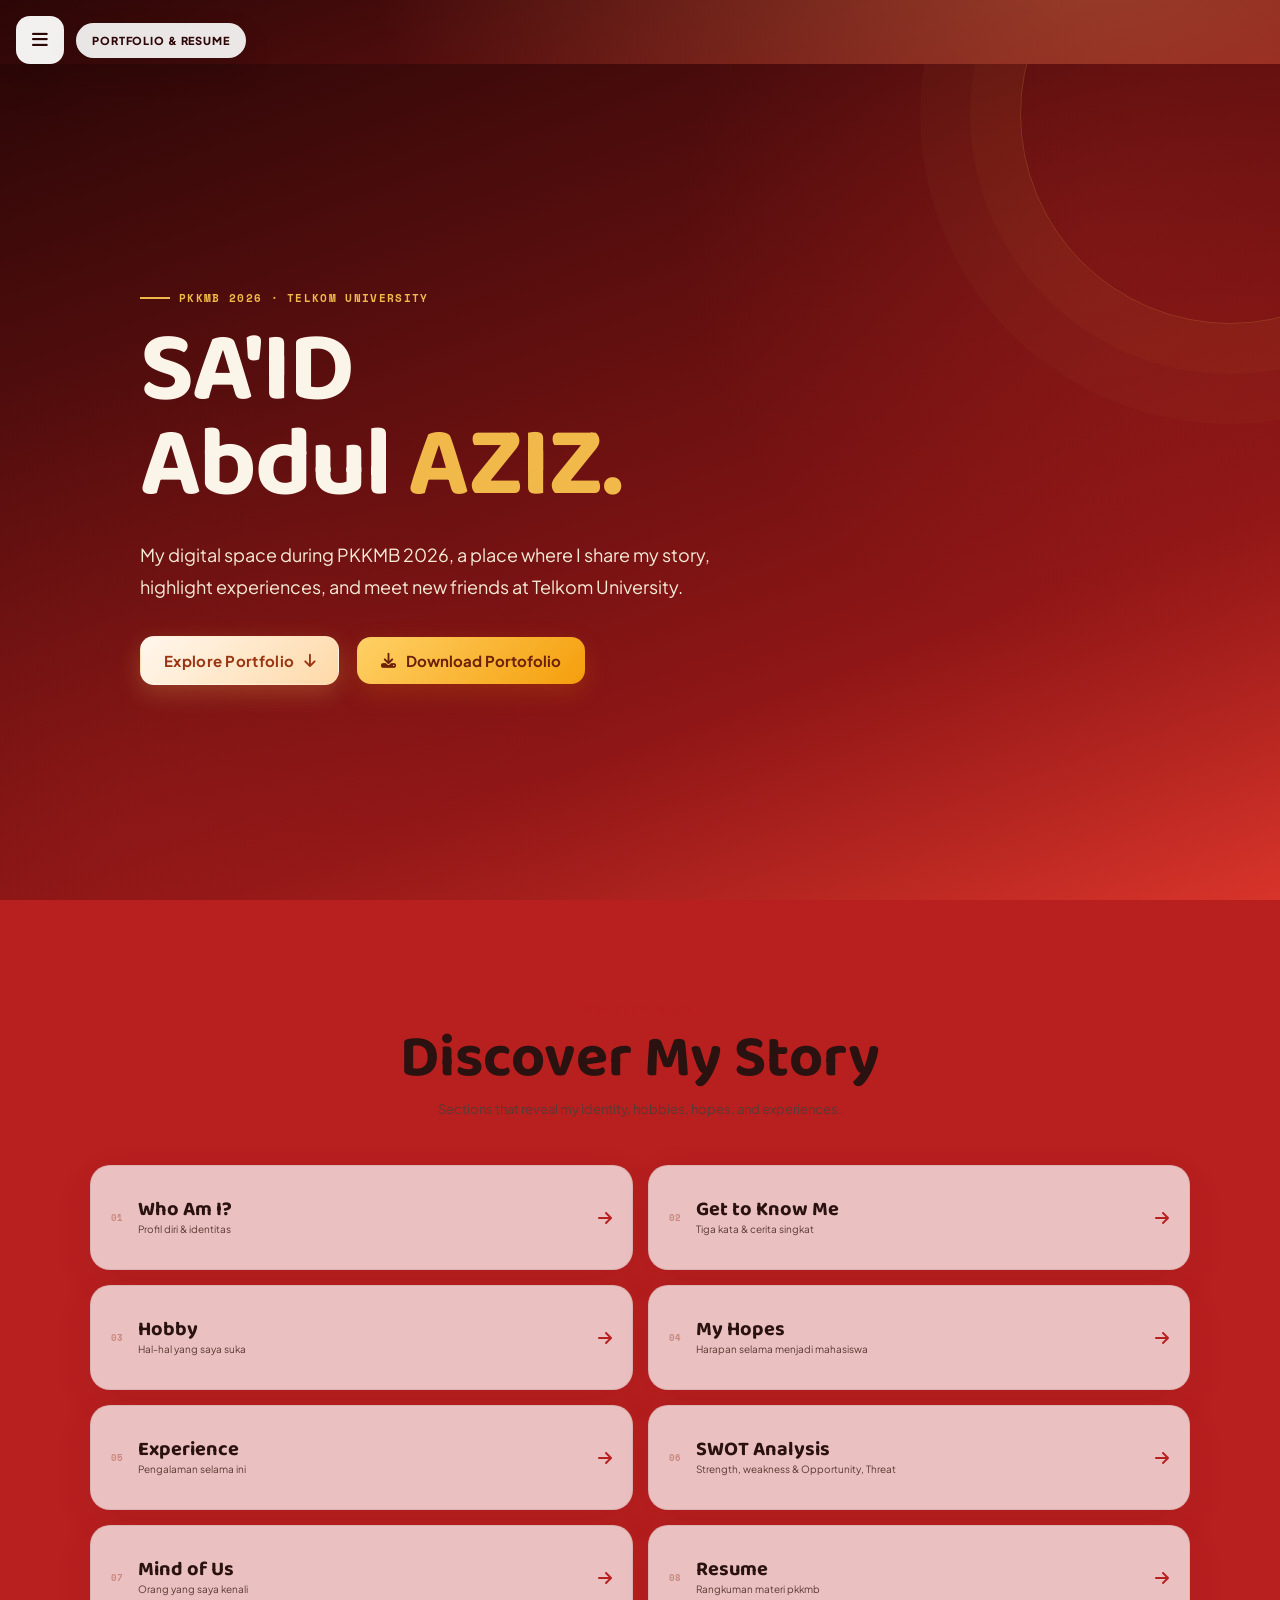
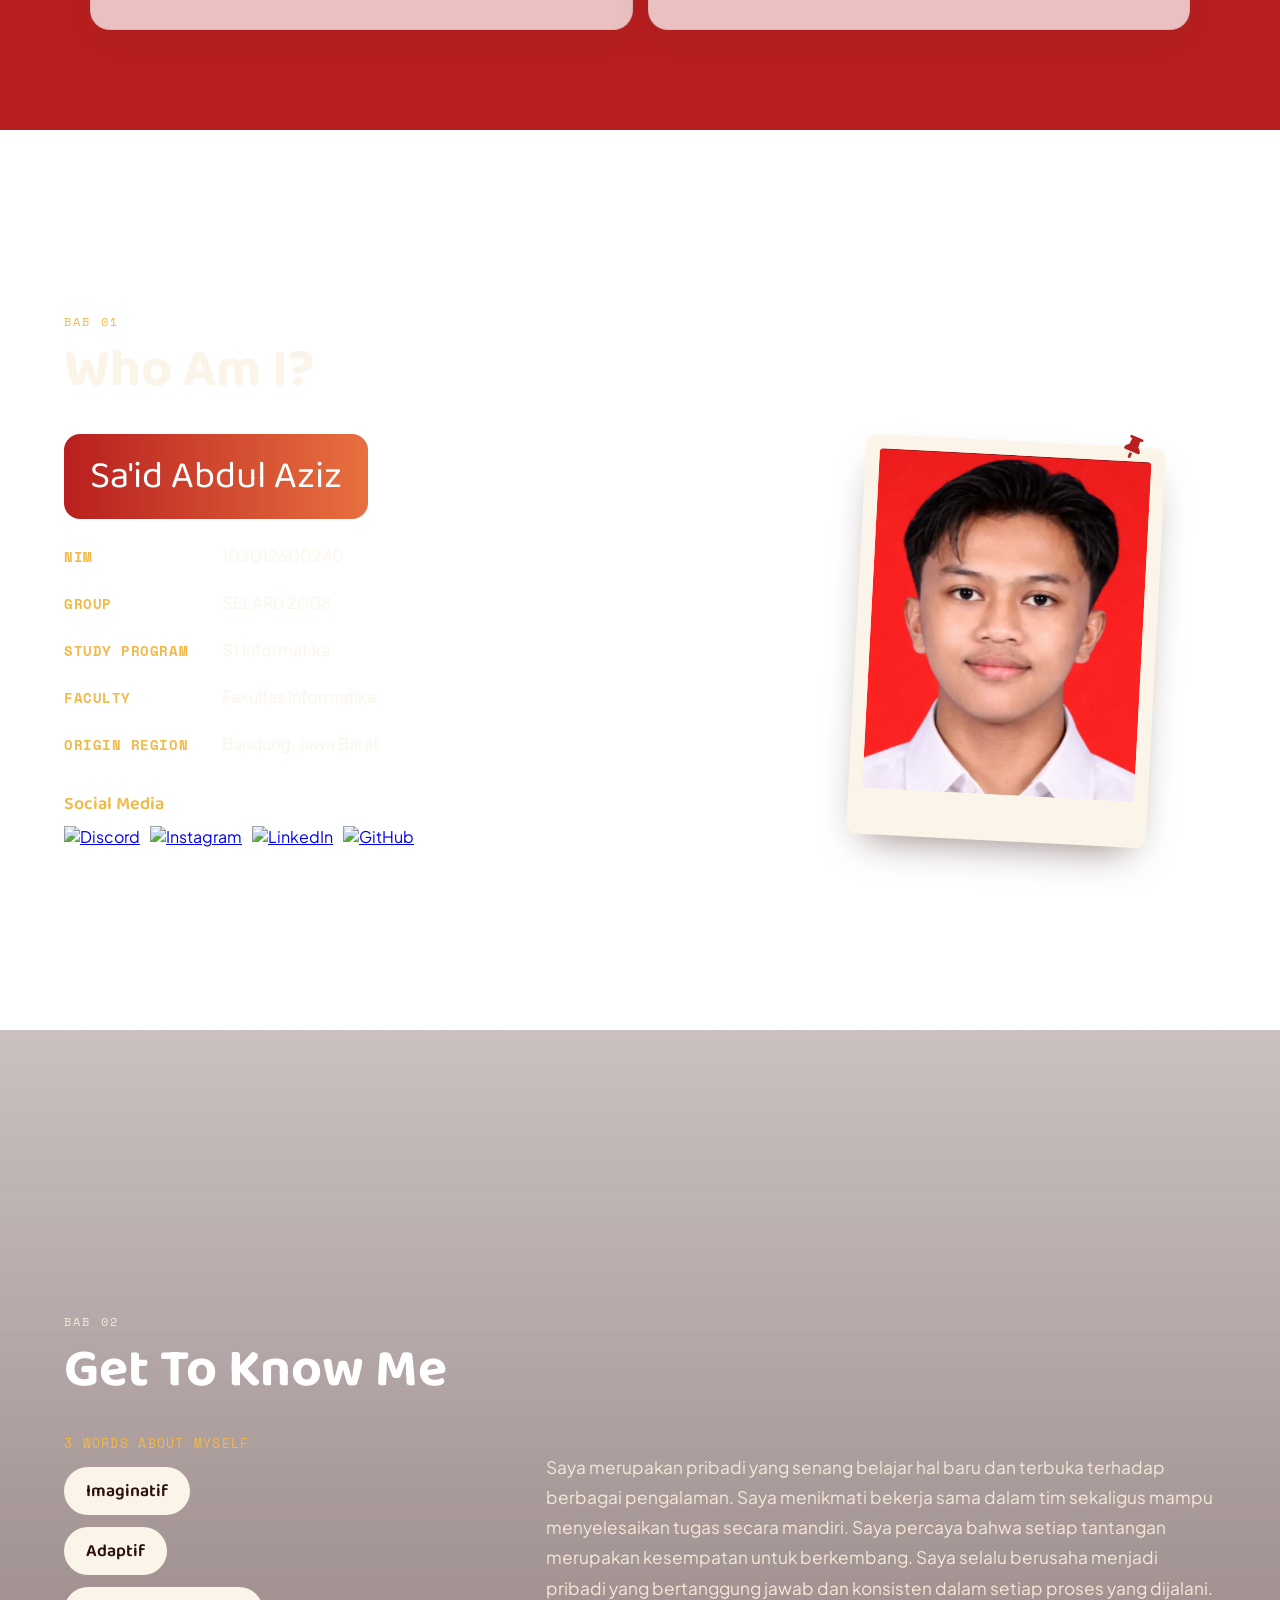
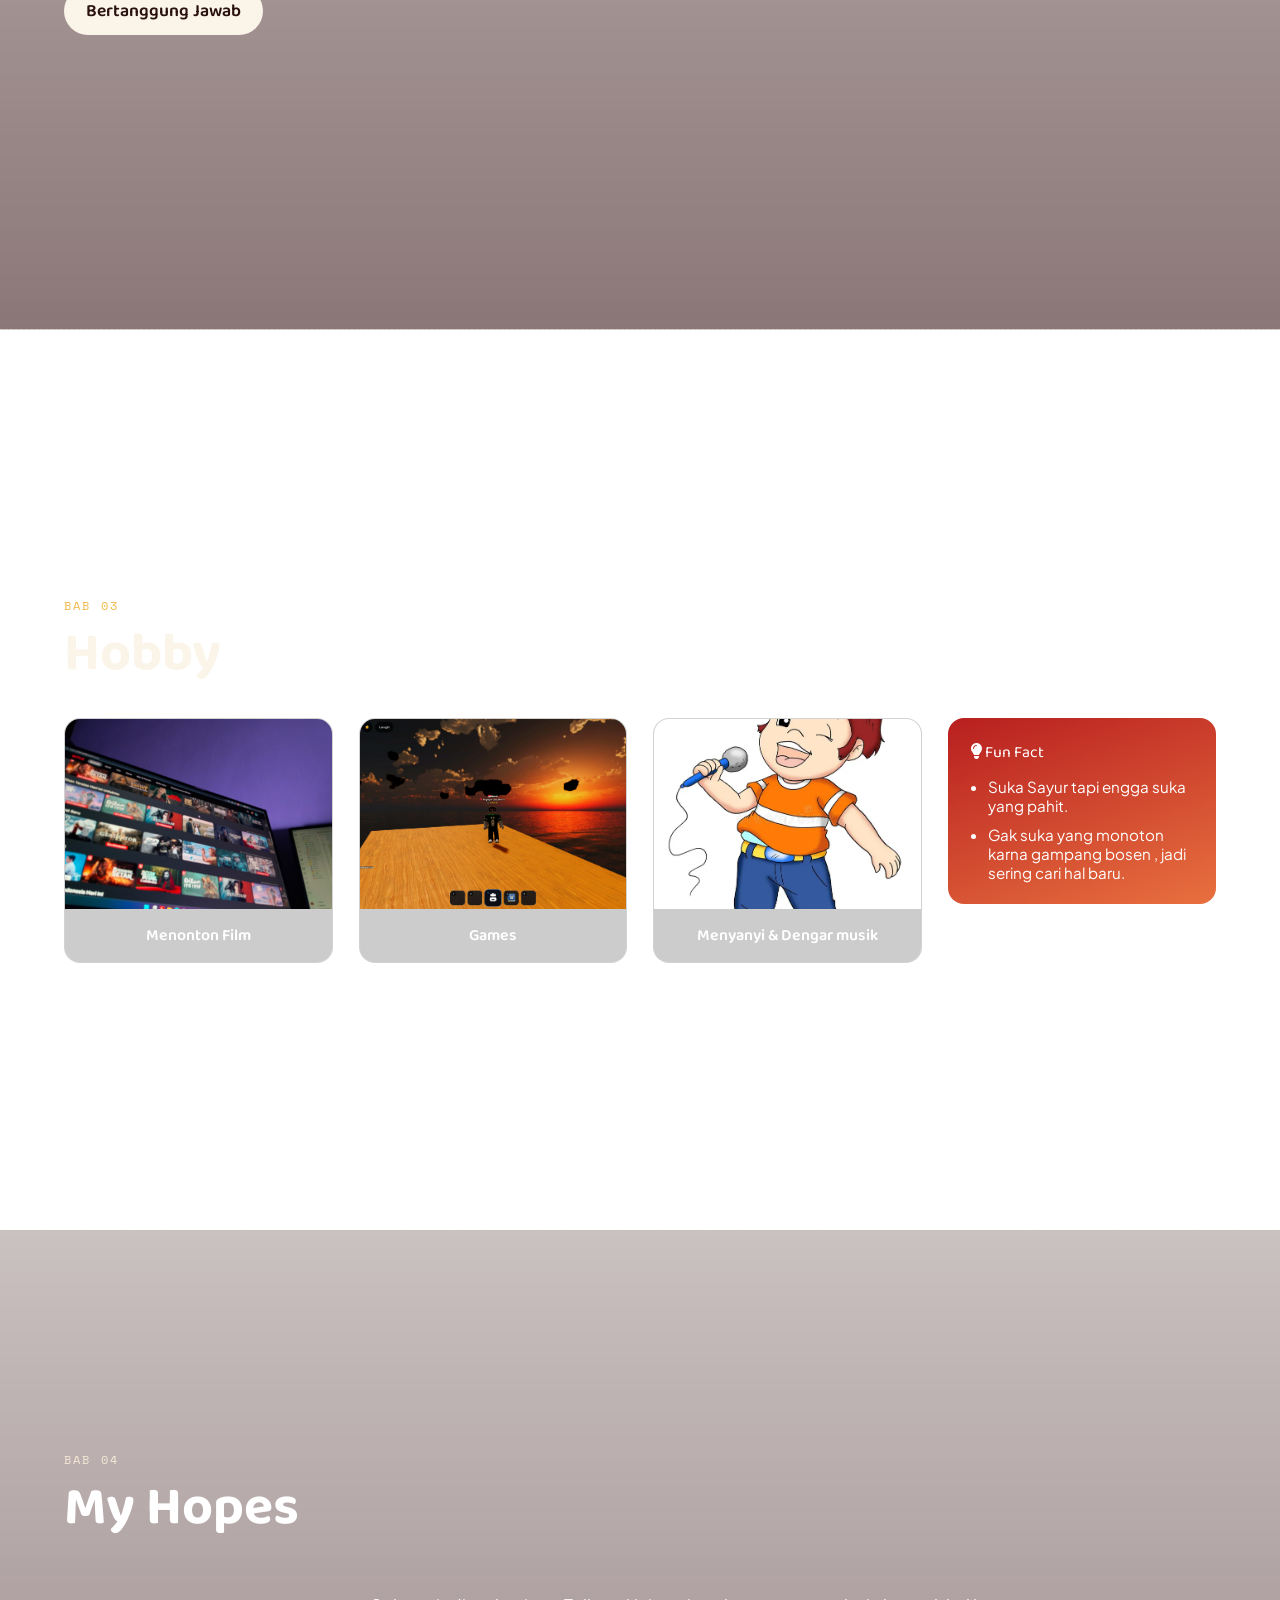
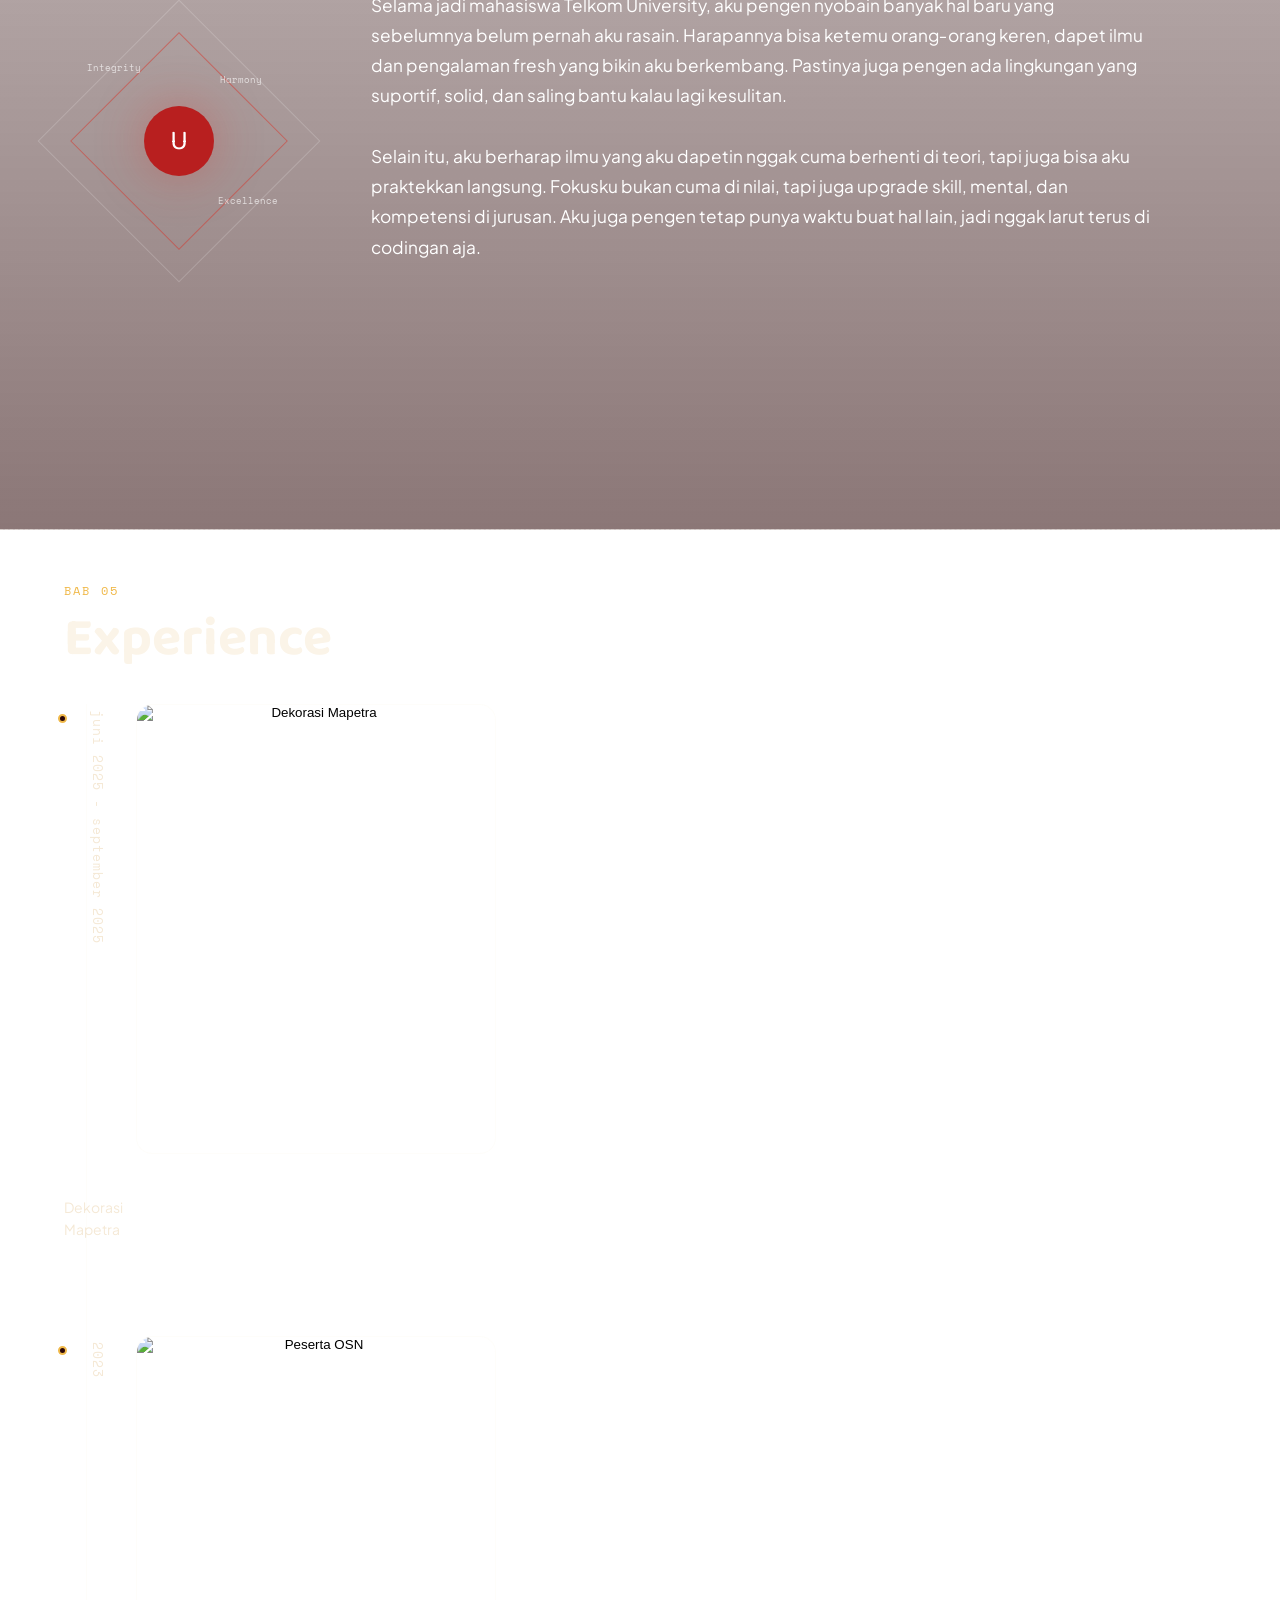
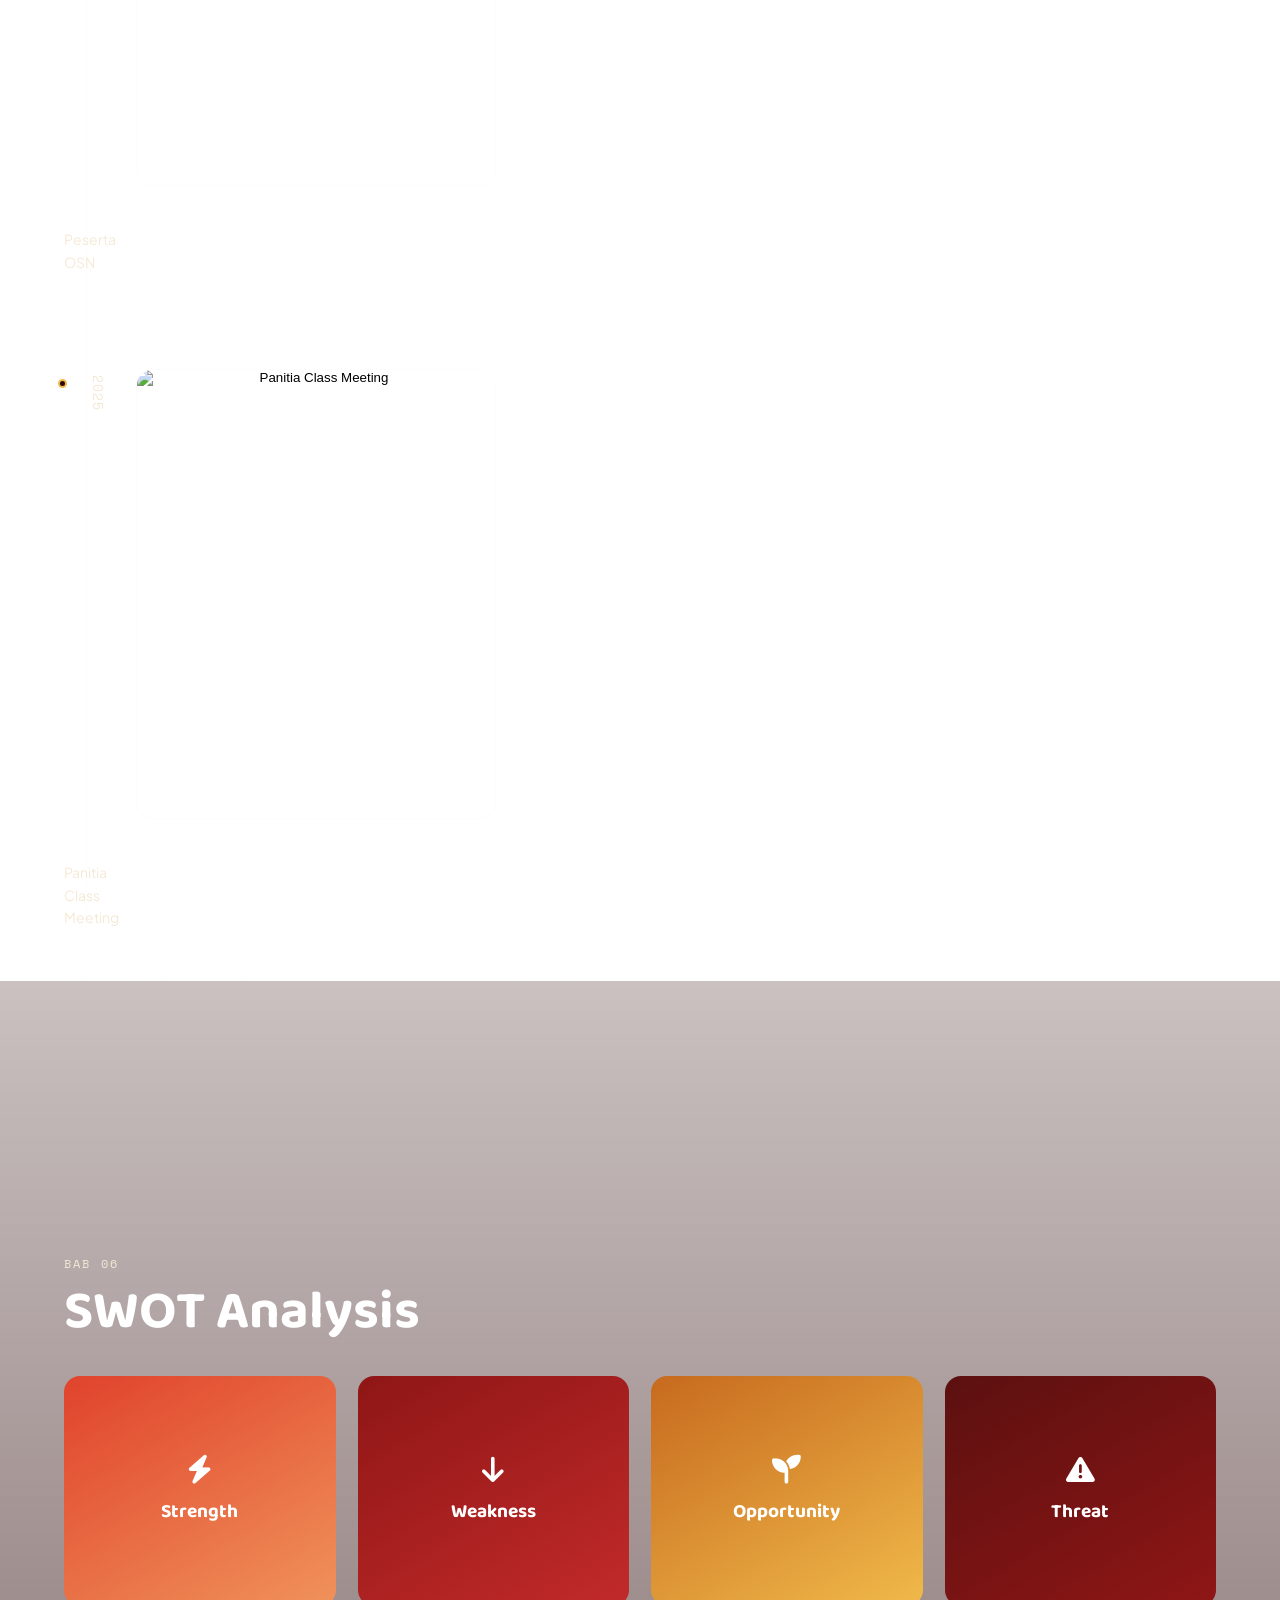
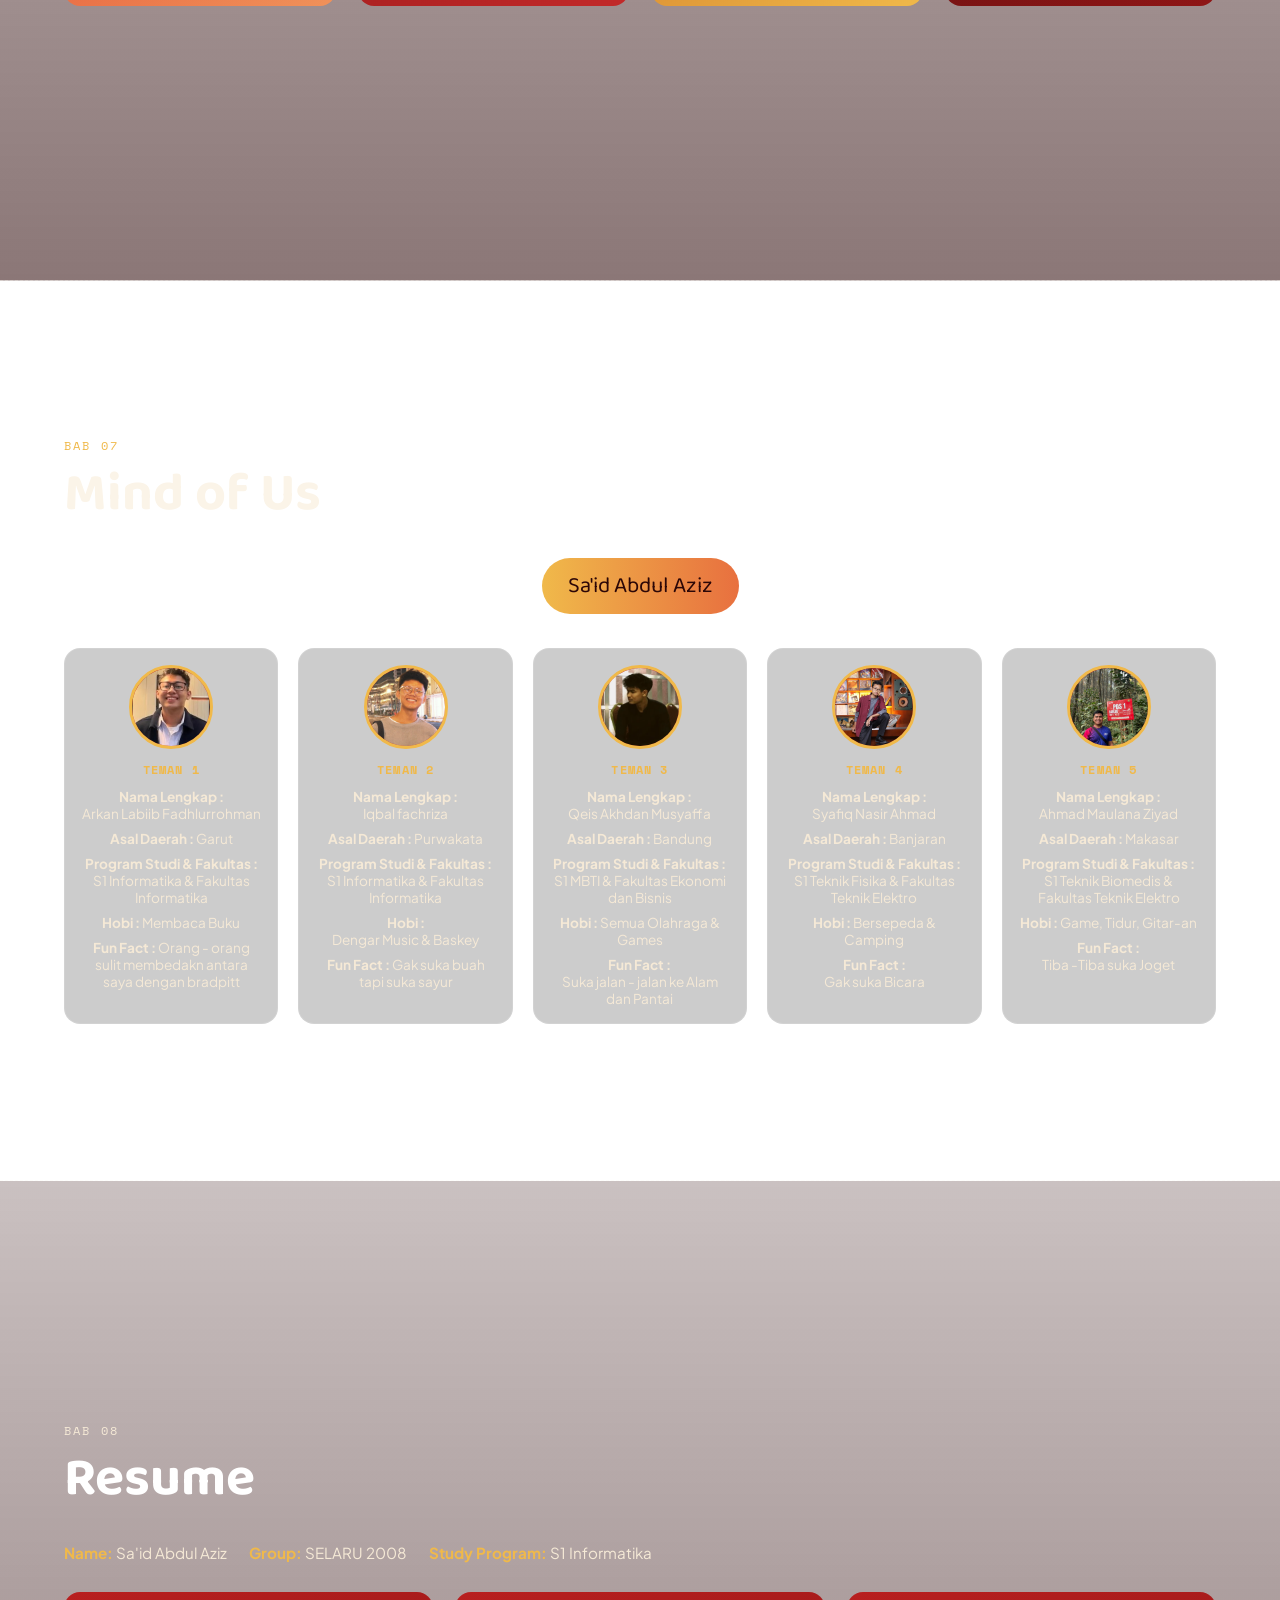
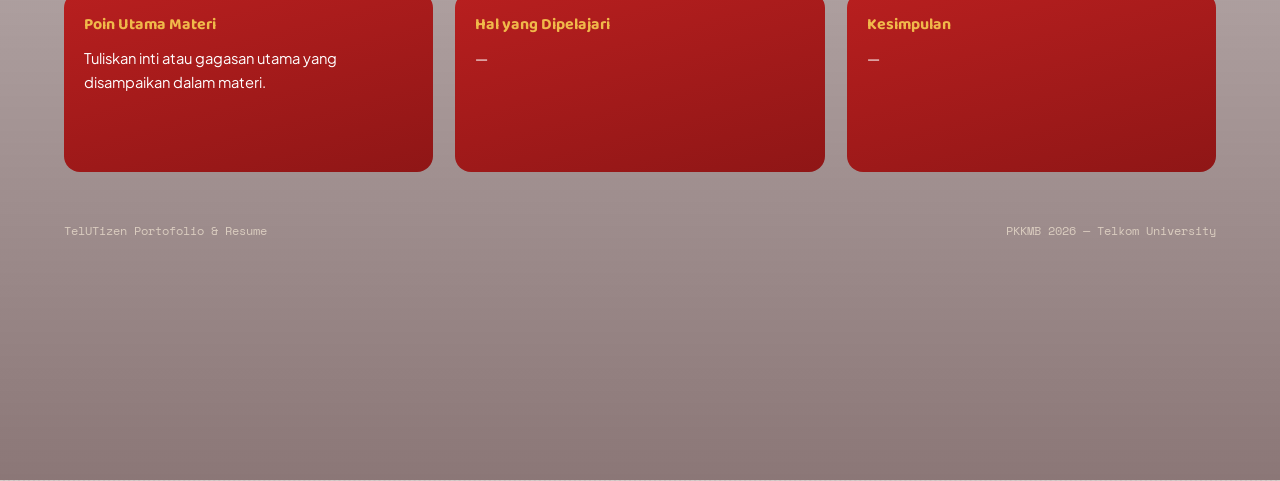
==== index.html @ b6787bb8 "Update index.html" ====
<!DOCTYPE html>
<html lang="id">
<head>
<meta charset="UTF-8">
<meta name="viewport" content="width=device-width, initial-scale=1.0">
<title>SAID</title>
<link rel="preconnect" href="https://fonts.googleapis.com">
<link href="https://fonts.googleapis.com/css2?family=Baloo+2:wght@500;600;700;800&family=Plus+Jakarta+Sans:wght@400;500;600;700;800&family=Space+Mono:wght@400;700&display=swap" rel="stylesheet">
<link rel="stylesheet" href="https://cdnjs.cloudflare.com/ajax/libs/font-awesome/6.5.1/css/all.min.css">
<link rel="icon" type="image/png" href="foto2.png">
<link rel="stylesheet" href="style.css">
</head>
<body>

<div class="topbar" id="topbar">
  <button class="topbar__burger" id="openSidebar" aria-label="Buka menu" aria-controls="sidebar" aria-expanded="false">
    <i class="fa-solid fa-bars"></i>
  </button>
  <span class="topbar__title">PORTFOLIO &amp; RESUME</span>
</div>

<aside class="sidebar" id="sidebar">
  <div class="sidebar__header">
    <div class="sidebar__brand">
      <span class="sidebar__brand-text">SA'ID AZIZ</span>
    </div>
    <button class="sidebar__close" id="closeSidebar" aria-label="Tutup menu">
      <i class="fa-solid fa-xmark"></i>
    </button>
  </div>

  <div class="sidebar__profile">
    <img src="foto2.png" alt="Foto Profil">
    <h2>Sa'id Abdul Aziz</h2>
    <p>NIM: 103012600240</p>
  </div>

  <nav class="sidebar__nav">
    <a class="sidebar__item active" href="index.html"><i class="fa-solid fa-house"></i> Home</a>
    <a class="sidebar__item" href="task.html"><i class="fa-solid fa-file"></i> Task</a>
    <a class="sidebar__item" href="recap.html"><i class="fa-solid fa-book"></i> Recap</a>
    <a class="sidebar__item" href="calendar.html"><i class="fa-solid fa-calendar"></i> Calendar</a>
    <a class="sidebar__item" href="introduce.html"><i class="fa-solid fa-video"></i> Introduce Myself</a>
  </nav>

  <div class="sidebar__footer">
    <button class="sidebar__item sidebar__item--menu" id="menuToggle" type="button">
      <i class="fa-solid fa-ellipsis"></i> Menu
    </button>
  </div>
</aside>

<!-- Popup menu kecil -->
<div class="menu-popup" id="menuPopup">
  <a class="menu-popup__item" href="mailto:saidaziz.expert@gmail.com"><i class="fa-solid fa-envelope"></i> Gmail</a>
  <a class="menu-popup__item" href="about.html" target="_blank"><i class="fa-solid fa-circle-info"></i> About Web</a>
  <a class="menu-popup__item" href="terms.html" target="_blank"><i class="fa-solid fa-file-contract"></i> Terms Web</a>
  <div class="menu-popup__footer">PKKMB 2026 · Telkom University</div>
</div>

<!-- ===================== KONTEN UTAMA ===================== -->
<main class="book" id="book">

  <!-- ===== HERO ===== -->
  <section class="hero" id="home">
    <div class="hero__content">
      <p class="hero__eyebrow">PKKMB 2026 · Telkom University</p>

      <h1>SA'ID<br>Abdul <span>AZIZ.</span></h1>

      <p class="hero__desc">
        My digital space during PKKMB 2026, a place where I share my story, highlight experiences, and meet new friends at Telkom University.
      </p>

      <div class="hero__actions">
        <a href="#discover" class="btn btn--red">
          Explore Portfolio <i class="fa-solid fa-arrow-down"></i>
        </a>
        <a href="portofolio.pdf" download="Portofolio_Saya.pdf" class="btn-download" id="downloadPortfolio">
          <i class="fa-solid fa-download"></i>
          <span>Download Portofolio</span>
        </a>
      </div>
    </div>
  </section>

  <!-- ===== DAFTAR ISI ===== -->
  <section id="discover" class="toc-section">
    <div class="toc-heading">
      <p class="eyebrow">Starter Book</p>
      <h2>Discover My Story</h2>
      <p>Sections that reveal my identity, hobbies, hopes, and experiences.</p>
    </div>

    <div class="toc-grid">
      <a class="toc-card" href="#profil">
        <span>01</span>
        <div><strong>Who Am I?</strong><small>Profil diri &amp; identitas</small></div>
        <i class="fa-solid fa-arrow-right"></i>
      </a>
      <a class="toc-card" href="#deskripsi">
        <span>02</span>
        <div><strong>Get to Know Me</strong><small>Tiga kata &amp; cerita singkat</small></div>
        <i class="fa-solid fa-arrow-right"></i>
      </a>
      <a class="toc-card" href="#hobi">
        <span>03</span>
        <div><strong>Hobby</strong><small>Hal-hal yang saya suka</small></div>
        <i class="fa-solid fa-arrow-right"></i>
      </a>
      <a class="toc-card" href="#harapan">
        <span>04</span>
        <div><strong>My Hopes</strong><small>Harapan selama menjadi mahasiswa</small></div>
        <i class="fa-solid fa-arrow-right"></i>
      </a>
      <a class="toc-card" href="#pengalaman">
        <span>05</span>
        <div><strong>Experience</strong><small>Pengalaman selama ini</small></div>
        <i class="fa-solid fa-arrow-right"></i>
      </a>
      <a class="toc-card" href="#swot">
        <span>06</span>
        <div><strong>SWOT Analysis</strong><small>Strength, weakness &amp; Opportunity, Threat</small></div>
        <i class="fa-solid fa-arrow-right"></i>
      </a>
      <a class="toc-card" href="#mindofus">
        <span>07</span>
        <div><strong>Mind of Us</strong><small>Orang yang saya kenali</small></div>
        <i class="fa-solid fa-arrow-right"></i>
      </a>
      <a class="toc-card" href="#resume">
        <span>08</span>
        <div><strong>Resume</strong><small>Rangkuman materi pkkmb</small></div>
        <i class="fa-solid fa-arrow-right"></i>
      </a>
    </div>
  </section>

  <!-- ===== BAB 01 — PROFIL DIRI ===== -->
  <section class="page" id="profil">
    <p class="eyebrow">Bab 01</p>
    <h2 class="pagetitle">Who Am I?</h2>

    <div class="profilgrid">
      <div class="profilgrid__form">
        <div class="nameplate-lg">Sa'id Abdul Aziz</div>
        <ul class="fieldlist">
          <li><span class="fieldlist__label">NIM</span><span class="fieldlist__value">103012600240</span></li>
          <li><span class="fieldlist__label">Group</span><span class="fieldlist__value">SELARU 2008</span></li>
          <li><span class="fieldlist__label">Study Program</span><span class="fieldlist__value">S1 Informatika</span></li>
          <li><span class="fieldlist__label">Faculty</span><span class="fieldlist__value">Fakultas Informatika</span></li>
          <li><span class="fieldlist__label">Origin Region</span><span class="fieldlist__value">Bandung, Jawa Barat</span></li>
        </ul>

        <h3 class="social-title">Social Media</h3>
        <div class="social-links">
          <a href="https://discordapp.com/users/1511219453650669680" target="_blank" rel="noopener noreferrer" title="Discord Sa'id">
            <img src="https://img.shields.io/badge/Discord-%237289DA.svg?logo=discord&logoColor=white" alt="Discord">
          </a>
          <a href="https://instagram.com/saidazizzy" target="_blank" rel="noopener noreferrer" title="Instagram Sa'id">
            <img src="https://img.shields.io/badge/Instagram-%23E4405F.svg?logo=Instagram&logoColor=white" alt="Instagram">
          </a>
          <a href="https://linkedin.com/in/said-abdul-aziz" target="_blank" rel="noopener noreferrer" title="LinkedIn Sa'id">
            <img src="https://img.shields.io/badge/LinkedIn-%230077B5.svg?logo=linkedin&logoColor=white" alt="LinkedIn">
          </a>
          <a href="https://github.com/Said-labs" target="_blank" rel="noopener noreferrer" title="GitHub Sa'id">
            <img src="https://img.shields.io/badge/GitHub-181717?logo=Github&logoColor=white" alt="GitHub">
          </a>
        </div>
      </div>

      <div class="polaroid">
        <img src="foto2.png" alt="Foto formal Sa'id Abdul Aziz">
        <span class="polaroid__pin"><i class="fa-solid fa-thumbtack"></i></span>
      </div>
    </div>
  </section>

  <!-- ===== BAB 02 — DESKRIPSI SINGKAT ===== -->
  <section class="page page--dark" id="deskripsi">
    <p class="eyebrow eyebrow--light">Bab 02</p>
    <h2 class="pagetitle pagetitle--light">Get To Know Me</h2>

    <div class="deskripsigrid">
      <div class="wordchips">
        <p class="wordchips__label">3 Words About Myself</p>
        <span class="chip">Imaginatif</span>
        <span class="chip">Adaptif</span>
        <span class="chip">Bertanggung Jawab</span>
      </div>
      <p class="longtext">Saya merupakan pribadi yang senang belajar hal baru dan terbuka terhadap berbagai pengalaman. Saya menikmati bekerja sama dalam tim sekaligus mampu menyelesaikan tugas secara mandiri. Saya percaya bahwa setiap tantangan merupakan kesempatan untuk berkembang. Saya selalu berusaha menjadi pribadi yang bertanggung jawab dan konsisten dalam setiap proses yang dijalani.</p>
    </div>
  </section>

  <!-- ===== BAB 03 — HOBI ===== -->
  <section class="page" id="hobi">
    <p class="eyebrow">Bab 03</p>
    <h2 class="pagetitle">Hobby</h2>

    <div class="hobigrid">
      <div class="hobicard">
        <div class="hobicard__img" style="background-image:url('foto5.png')"></div>
        <span class="hobicard__tag">Menonton Film</span>
      </div>
      <div class="hobicard">
        <div class="hobicard__img" style="background-image:url('foto1.png')"></div>
        <span class="hobicard__tag">Games</span>
      </div>
        <div class="hobicard">
        <div class="hobicard__img" style="background-image:url('foto11.png')"></div>
        <span class="hobicard__tag">Menyanyi & Dengar musik</span>
      </div>
      <div class="funfact">
        <p class="funfact__title"><i class="fa-solid fa-lightbulb"></i> Fun Fact</p>
        <ul>
          <li>Suka Sayur tapi engga suka yang pahit.</li>
          <li>Gak suka yang monoton karna gampang bosen , jadi sering cari hal baru.</li>
        </ul> 
      </div>
    </div>
  </section>

  <!-- ===== BAB 04 — HARAPAN ===== -->
  <section class="page page--dark" id="harapan">
    <p class="eyebrow eyebrow--light">Bab 04</p>
    <h2 class="pagetitle pagetitle--light">My Hopes</h2>

    <div class="harapanwrap">
      <div class="tuvalue">
        <div class="tuvalue__tri">
          <span>Harmony</span>
          <span>Excellence</span>
          <span>Integrity</span>
          <div class="tuvalue__core">U</div>
        </div>
      </div>

      <p class="longtext longtext--light">
       Selama jadi mahasiswa Telkom University, 
      aku pengen nyobain banyak hal baru yang sebelumnya belum pernah aku rasain.
      Harapannya bisa ketemu orang‑orang keren,
      dapet ilmu dan pengalaman fresh yang bikin aku berkembang.
      Pastinya juga pengen ada lingkungan yang suportif, solid, 
      dan saling bantu kalau lagi kesulitan.
        
        <br><br>
      Selain itu, aku berharap ilmu yang aku dapetin nggak cuma berhenti di teori,
      tapi juga bisa aku praktekkan langsung. 
      Fokusku bukan cuma di nilai, tapi juga upgrade skill, mental, dan kompetensi di jurusan. 
      Aku juga pengen tetap punya waktu buat hal lain, jadi nggak larut terus di codingan aja.
        <br><br>
        
      </p>
    </div>
  </section>

  <!-- ===== BAB 05 — PENGALAMAN (TIMELINE) ===== -->
  <section class="page" id="pengalaman">
    <p class="eyebrow">Bab 05</p>
    <h2 class="pagetitle">Experience</h2>

    <ol class="timeline">
      <li class="timeline__item">
        <span class="timeline__year">juni 2025 - september 2025</span>
        <button type="button" class="timeline__photo" data-full="https://drive.google.com/thumbnail?id=1WeLte4PrbbHs6kuQgLPha2KqszHooFdf&sz=w1600">
          <img src="https://drive.google.com/thumbnail?id=1WeLte4PrbbHs6kuQgLPha2KqszHooFdf&sz=w600" alt="Dekorasi Mapetra" loading="lazy">
        </button>
        <p class="timeline__label">Dekorasi Mapetra</p>
      </li>

      <li class="timeline__item">
        <span class="timeline__year">2023</span>
        <button type="button" class="timeline__photo" data-full="https://images.unsplash.com/photo-1517245386807-bb43f82c33c4?q=80&w=1600&auto=format&fit=crop">
          <img src="https://images.unsplash.com/photo-1517245386807-bb43f82c33c4?q=80&w=600&auto=format&fit=crop" alt="Peserta OSN" loading="lazy">
        </button>
        <p class="timeline__label">Peserta OSN</p>
      </li>

      <li class="timeline__item">
        <span class="timeline__year">2025</span>
        <button type="button" class="timeline__photo" data-full="https://images.unsplash.com/photo-1518614368389-6d3d4a5a6df4?q=80&w=1600&auto=format&fit=crop">
          <img src="https://images.unsplash.com/photo-1518614368389-6d3d4a5a6df4?q=80&w=600&auto=format&fit=crop" alt="Panitia Class Meeting" loading="lazy">
        </button>
        <p class="timeline__label">Panitia Class Meeting</p>
      </li>
    </ol>
  </section>

  <!-- LIGHTBOX -->
  <div class="lightbox" id="lightbox" aria-hidden="true">
    <button type="button" class="lightbox__close" id="lightboxClose" aria-label="Tutup foto">&times;</button>
    <img class="lightbox__img" id="lightboxImg" src="" alt="">
  </div>

  <!-- ===== BAB 06 — SWOT (FLIP CARD) ===== -->

  <section class="page page--dark" id="swot">
    <p class="eyebrow eyebrow--light">Bab 06</p>
    <h2 class="pagetitle pagetitle--light">SWOT Analysis</h2>

    <div class="swotgrid">
      <!-- Strength -->
      <div class="flipcard">
        <div class="flipcard__inner">
          <div class="flipcard__front swot--s">
            <i class="fa-solid fa-bolt"></i><span>Strength</span>
          </div>
          <div class="flipcard__back">
            <p class="flipcard__desc">Kelebihan atau kemampuan yang jadi nilai unggul diri.</p>
            <div class="flipcard__answer">
              • Disiplin dan tanggung jawab kuat<br>
              • Stabil emosional & konsisten<br>
              • Analisis konseptual tajam<br>
              
            </div>
          </div>
        </div>
      </div>

      <!-- Weakness -->
      <div class="flipcard">
        <div class="flipcard__inner">
          <div class="flipcard__front swot--w">
            <i class="fa-solid fa-arrow-down"></i><span>Weakness</span>
          </div>
          <div class="flipcard__back">
            <p class="flipcard__desc">Kekurangan atau hal yang masih perlu dikembangkan.</p>
            <div class="flipcard__answer">
              • Terlalu patuh aturan → kurang inovasi<br>
              • Kurang asertif → ide bisa tenggelam<br>
              • Nyaman di zona aman → risiko stagnasi<br>
              • Kadang menunda pekerjaan
            </div>
          </div>
        </div>
      </div>

      <!-- Opportunity -->
      <div class="flipcard">
        <div class="flipcard__inner">
          <div class="flipcard__front swot--o">
            <i class="fa-solid fa-seedling"></i><span>Opportunity</span>
          </div>
          <div class="flipcard__back">
            <p class="flipcard__desc">Peluang yang bisa dimanfaatkan untuk berkembang.</p>
            <div class="flipcard__answer">
              • Lingkungan kampus dengan banyak UKM & komunitas<br>
              • Akses ke teknologi, coding, dan pelatihan Informatika<br>
              • Kesempatan riset & project kolaborasi lintas bidang<br>
             
            </div>
          </div>
        </div>
      </div>

      <!-- Threat -->
      <div class="flipcard">
        <div class="flipcard__inner">
          <div class="flipcard__front swot--t">
            <i class="fa-solid fa-triangle-exclamation"></i><span>Threat</span>
          </div>
          <div class="flipcard__back">
            <p class="flipcard__desc">Tantangan atau hambatan yang bisa memengaruhi diri.</p>
            <div class="flipcard__answer">
              • Persaingan ketat antar mahasiswa<br>
              • Manajemen waktu kadang kurang baik<br>
              • Risiko jenuh kalau tetap di zona nyaman<br>
              • Tantangan improvisasi di bidang kreatif bebas
            </div>
          </div>
        </div>
      </div>
    </div>
  </section>

  <!-- ===== BAB 07 — MIND OF US (TEMAN) ===== -->

  <section class="page" id="mindofus">
    <p class="eyebrow">Bab 07</p>
    <h2 class="pagetitle">Mind of Us</h2>

    <div class="friendweb">
      <div class="friendweb__me">
        <span class="friendweb__label">Sa'id Abdul Aziz</span>
      </div>

      <div class="friendgrid">
        <article class="friendcard">
          <div class="friendcard__photo">
            <img src="foto6.jpg" alt="Foto Teman 1" onerror="this.style.display='none'">
           
          </div>
          <h3 class="friendcard__tag">Teman 1</h3>
          <ul>
             <li><b> Nama Lengkap : </b><br> Arkan Labiib Fadhlurrohman</li>
            <li><b>Asal Daerah : </b> Garut</li>
            <li><b>Program Studi &amp; Fakultas : </b> <br> S1 Informatika & Fakultas Informatika</li>
            <li><b>Hobi : </b> Membaca Buku</li>
            <li><b>Fun Fact : </b>Orang - orang sulit membedakn antara saya dengan bradpitt</li>
          </ul>
        </article>

        <article class="friendcard">
          <div class="friendcard__photo">
            <img src="foto9.png" alt="Foto Teman 2" onerror="this.style.display='none'">
           
          </div>
          <h3 class="friendcard__tag">Teman 2</h3>
          <ul>
            <li><b>Nama Lengkap :</b> <br> Iqbal fachriza</li>
            <li><b>Asal Daerah : </b> Purwakata</li>
            <li><b>Program Studi &amp; Fakultas : </b><br> S1 Informatika & Fakultas Informatika</li>
            <li><b>Hobi : </b><br> Dengar Music & Baskey</li>
            <li><b>Fun Fact : </b>Gak suka buah tapi suka sayur</li>
          </ul>
        </article>

        <article class="friendcard">
          <div class="friendcard__photo">
            <img src="foto10.png" alt="Foto Teman 3" onerror="this.style.display='none'">
            
          </div>
          <h3 class="friendcard__tag">Teman 3</h3>
          <ul>
            <li><b>Nama Lengkap : </b><br> Qeis Akhdan Musyaffa</li>
            <li><b>Asal Daerah : </b> Bandung </li>
            <li><b>Program Studi &amp; Fakultas : </b><br> S1 MBTI & Fakultas Ekonomi dan Bisnis</li>
            <li><b>Hobi : </b> Semua Olahraga & Games</li>
            <li><b>Fun Fact : </b><br> Suka jalan - jalan ke Alam dan Pantai</li>
          </ul>
        </article>

        <article class="friendcard">
          <div class="friendcard__photo">
            <img src="foto7.jpeg" alt="Foto Teman 4" onerror="this.style.display='none'">
            
          </div>
          <h3 class="friendcard__tag">Teman 4</h3>
          <ul>
              <li><b>Nama Lengkap : </b><br> Syafiq Nasir Ahmad</li>
            <li><b>Asal Daerah : </b> Banjaran</li>
            <li><b>Program Studi &amp; Fakultas : </b><br> S1 Teknik Fisika & Fakultas Teknik Elektro</li>
            <li><b>Hobi : </b> Bersepeda & Camping</li>
            <li><b>Fun Fact : </b><br> Gak suka Bicara</li>
          </ul>
        </article>

        <article class="friendcard">
          <div class="friendcard__photo">
            <img src="foto8.jpeg" alt="Foto Teman 5" onerror="this.style.display='none'">
            
          </div>
          <h3 class="friendcard__tag">Teman 5</h3>
          <ul>
             <li><b>Nama Lengkap : </b><br> Ahmad Maulana Ziyad</li>
            <li><b>Asal Daerah : </b> Makasar</li>
            <li><b>Program Studi &amp; Fakultas : </b><br> S1 Teknik Biomedis & Fakultas Teknik Elektro </li>
            <li><b>Hobi : </b> Game, Tidur, Gitar-an</li>
            <li><b>Fun Fact : </b><br> Tiba -Tiba suka Joget</li>
          </ul>
        </article>
      </div>
    </div>
  </section>

  <!-- ===== BAB 08 — RESUME ===== -->
  <section class="page page--dark" id="resume">
    <p class="eyebrow eyebrow--light">Bab 08</p>
    <h2 class="pagetitle pagetitle--light">Resume</h2>

    <div class="resumemeta">
      <span><b>Name:</b> Sa'id Abdul Aziz</span>
      <span><b>Group:</b> SELARU 2008</span>
      <span><b>Study Program:</b> S1 Informatika</span>
    </div>

    <div class="resumegrid">
      <div class="resumecard">
        <h4>Poin Utama Materi</h4>
        <p>Tuliskan inti atau gagasan utama yang disampaikan dalam materi.</p>
      </div>
      <div class="resumecard">
        <h4>Hal yang Dipelajari</h4>
        <p>—</p>
      </div>
      <div class="resumecard">
        <h4>Kesimpulan</h4>
        <p>—</p>
      </div>
    </div>

    <footer class="bookfooter">
      <span>TelUTizen Portofolio &amp; Resume</span>
      <span>PKKMB 2026 — Telkom University</span>
    </footer>
  </section>

</main>

<audio autoplay loop>
  <source src="lagu1.mp3" type="audio/mpeg">
</audio>

<script src="script.js"></script>
</body>
</html>
---- style.css ----
:root{
  --maroon-950:#2c0707;
  --maroon-800:#5c1010;
  --red-700:#8f1616;
  --red-600:#b81f1f;
  --red-500:#d8342a;
  --ember-500:#e8703f;
  --ember-400:#f0925a;
  --cream-50:#fbf4e8;
  --cream-100:#f5e9d6;
  --gold-400:#f0b94a;
  --ink:#2a1210;
  --ink-soft:#5a3a34;

  --line-soft:rgba(251,244,232,.22);
  --panel-dark:rgba(0,0,0,.2);
  --panel-light:rgba(255,255,255,.08);

  --shadow-soft:0 18px 40px -18px rgba(44,7,7,.55);
  --ease:cubic-bezier(.3,.7,.4,1);

  --radius-lg:26px;
  --radius-md:16px;

  --sidebar-w:280px;
  --topbar-h:64px;
  --sidebar-speed:.32s;

  --content-max:1400px;
}


*, *::before, *::after{ box-sizing:border-box; }
html{ scroll-behavior:smooth; }
html, body{ width:100%; max-width:100%; overflow-x:hidden; }

body{
  margin:0;
  font-family:'Plus Jakarta Sans', sans-serif;
  color:var(--cream-50);
  background:
    radial-gradient(1200px 700px at 85% -5%, rgba(240,146,90,.35), transparent 60%),
    linear-gradient(160deg, var(--maroon-950) 0%, var(--red-700) 45%, var(--red-500) 75%, var(--ember-500) 100%);
  background-attachment:fixed;
  min-height:100vh;
  -webkit-font-smoothing:antialiased;
}

h1,h2,h3,h4{ font-family:'Baloo 2', sans-serif; font-weight:700; margin:0; }

::-webkit-scrollbar{ width:8px; }
::-webkit-scrollbar-track{ background:rgba(0,0,0,.15); }
::-webkit-scrollbar-thumb{ background:var(--red-600); border-radius:999px; }

@media (prefers-reduced-motion: reduce){
  html{ scroll-behavior:auto; }
  *{ animation-duration:0.001ms !important; transition-duration:0.001ms !important; }
}

/* =====================================================
   LAYOUT BUKU 
===================================================== */
.book{
  margin-left:0;
  padding-top:var(--topbar-h);
  width:100%;
  max-width:100%;
  overflow-x:hidden;
  transition:margin-left var(--sidebar-speed) var(--ease), width var(--sidebar-speed) var(--ease);
}
body.sidebar-open .book{
  margin-left:var(--sidebar-w);
  width:calc(100% - var(--sidebar-w));
}


.page{
  min-height:100vh;
  width:100%;
  max-width:100%;
  padding:clamp(28px,4vw,60px) clamp(20px,5vw,64px);
  display:flex;
  flex-direction:column;
  justify-content:center;
  position:relative;
  border-bottom:1px dashed var(--line-soft);
}
.page--dark{ background:linear-gradient(180deg, rgba(44,7,7,.25), rgba(44,7,7,.55)); }

.eyebrow{
  font-family:'Space Mono', monospace;
  letter-spacing:.18em;
  text-transform:uppercase;
  font-size:.78rem;
  color:var(--gold-400);
  margin:0 0 10px;
}
.eyebrow--light{ color:var(--cream-100); }

.pagetitle{
  font-size:clamp(1.8rem, 4.2vw, 3.4rem);
  line-height:1.1;
  margin:0 0 clamp(20px,3vw,34px);
  color:var(--cream-50);
}
.pagetitle--light{ color:#fff; }

.longtext{
  font-size:clamp(1rem,1.4vw,1.08rem);
  line-height:1.75;
  max-width:60ch;
  color:var(--cream-100);
}
.longtext--light{ color:#fff; }

/* =====================================================
   TOPBAR
===================================================== */
.topbar{
  position:fixed;
  top:16px; left:16px;
  z-index:1200;
  display:flex;
  align-items:center;
  gap:12px;
  max-width:calc(100% - 32px);
  transition:opacity var(--sidebar-speed) ease;
}
body.sidebar-open .topbar{ opacity:0; pointer-events:none; }

.topbar__burger{
  width:48px; height:48px;
  border-radius:14px;
  display:grid; place-items:center;
  background:rgba(255,255,255,.94);
  color:var(--maroon-950);
  cursor:pointer;
  font-size:18px;
  border:none;
  box-shadow:0 15px 40px rgba(0,0,0,.18);
  transition:transform .2s ease, background .2s ease, color .2s ease;
  flex-shrink:0;
}
.topbar__burger:hover{
  transform:translateY(-2px) scale(1.04);
  background:var(--red-600);
  color:#fff;
}

.topbar__title{
  padding:11px 16px;
  border-radius:999px;
  background:rgba(255,255,255,.9);
  color:var(--maroon-950);
  font-size:11px;
  font-weight:800;
  letter-spacing:.08em;
  box-shadow:0 12px 30px rgba(0,0,0,.12);
  white-space:nowrap;
  overflow:hidden;
  max-width:220px;
  opacity:1;
  transform:translateX(0);
  transition:opacity .2s ease, max-width .2s ease, transform .2s ease, padding .2s ease, margin .2s ease;
}
.topbar.is-scrolled .topbar__title{
  opacity:0;
  max-width:0;
  padding-left:0; padding-right:0;
  margin-left:-12px;
  transform:translateX(-8px);
}

/* =====================================================
   SIDEBAR 
===================================================== */
.sidebar{
  position:fixed;
  top:0; left:0; bottom:0;
  width:var(--sidebar-w);
  max-width:85vw;
  background:linear-gradient(195deg, var(--maroon-950), var(--maroon-800) 70%);
  border-right:1px solid rgba(255,255,255,.08);
  display:flex;
  flex-direction:column;
  padding:20px 16px 18px;
  z-index:1500;
  transform:translateX(-100%);
  transition:transform var(--sidebar-speed) var(--ease);
}
.sidebar.is-open{
  transform:translateX(0);
  box-shadow:24px 0 60px rgba(0,0,0,.35);
}

.sidebar__header{
  display:flex; align-items:center; justify-content:space-between;
  margin-bottom:18px;
  flex-shrink:0;
}
.sidebar__brand-text{
  font-family:'Baloo 2',sans-serif; font-weight:700; letter-spacing:.02em;
  font-size:.95rem; color:var(--cream-50);
  white-space:nowrap; overflow:hidden; text-overflow:ellipsis;
}
.sidebar__close{
  width:34px; height:34px;
  display:grid; place-items:center;
  background:rgba(255,255,255,.08);
  border:none; border-radius:10px;
  color:var(--cream-100);
  font-size:.95rem; cursor:pointer;
  transition:background .15s ease, color .15s ease, transform .15s ease;
}
.sidebar__close:hover{
  background:var(--red-600);
  color:#fff;
  transform:rotate(90deg);
}

.sidebar__profile{
  text-align:center;
  padding:16px 10px 20px;
  border-bottom:1px solid rgba(255,255,255,.1);
  margin-bottom:14px;
  flex-shrink:0;
}
.sidebar__profile img{
  width:74px; height:74px; border-radius:50%; margin:0 auto 12px;
  object-fit:cover; display:block;
  border:3px solid var(--gold-400);
  background:linear-gradient(135deg, var(--red-600), var(--ember-500));
}
.sidebar__profile h2{ font-size:1rem; margin:0 0 4px; color:#fff; }
.sidebar__profile p{ margin:0; font-size:.78rem; color:var(--cream-100); font-family:'Space Mono',monospace; }

.sidebar__nav{
  display:flex; flex-direction:column; gap:4px;
  flex:1;
  min-height:0;
  overflow-y:auto;
  overscroll-behavior:contain;
  padding-right:4px;
}
.sidebar__nav::-webkit-scrollbar{ width:6px; }
.sidebar__nav::-webkit-scrollbar-thumb{ background:rgba(240,185,74,.5); border-radius:999px; }

.sidebar__item{
  display:flex; align-items:center; gap:12px;
  padding:10px 12px; border-radius:12px;
  color:var(--cream-100); text-decoration:none;
  font-size:.88rem; font-weight:600;
  transition:background .15s ease, color .15s ease, transform .15s ease;
}
.sidebar__item i{ width:18px; text-align:center; color:var(--gold-400); }
.sidebar__item:hover{ background:rgba(255,255,255,.08); transform:translateX(2px); }
.sidebar__item.active{
  background:linear-gradient(90deg, var(--red-600), var(--ember-500));
  color:#fff;
}
.sidebar__item.active i{ color:#fff; }

.sidebar__footer{ border-top:1px solid rgba(255,255,255,.1); padding-top:12px; flex-shrink:0; }
.sidebar__item--menu{ width:100%; background:none; border:none; cursor:pointer; font-family:inherit; }

/* =====================================================
   POPUP MENU
===================================================== */
.menu-popup{
  position:fixed; left:16px; bottom:76px; width:210px;
  max-width:calc(100vw - 32px);
  background:var(--cream-50); color:var(--ink);
  border-radius:14px; padding:10px; box-shadow:var(--shadow-soft);
  display:none; flex-direction:column; gap:2px; z-index:1600;
}
.menu-popup.open{ display:flex; }
.menu-popup__item{
  display:flex; align-items:center; gap:10px;
  padding:9px 10px; border-radius:9px; text-decoration:none;
  color:var(--ink); font-size:.85rem; font-weight:600;
}
.menu-popup__item i{ color:var(--red-600); width:16px; }
.menu-popup__item:hover{ background:var(--cream-100); }
.menu-popup__footer{
  font-family:'Space Mono',monospace; font-size:.65rem; opacity:.6;
  padding:8px 10px 2px; border-top:1px solid rgba(0,0,0,.08); margin-top:4px;
}

/* =====================================================
   DAFTAR ISI
===================================================== */
.toc-section{
  padding:100px clamp(20px,7vw,90px);
  background:var(--red-600);
  color:var(--ink);
}
.toc-heading{
  max-width:700px;
  margin:0 auto 45px;
  text-align:center;
}
.toc-heading .eyebrow{ color:var(--red-600); }
.toc-heading h2{
  margin:0 0 10px;
  font-size:clamp(2rem,5vw,3.7rem);
  line-height:1;
}
.toc-heading > p:last-child{
  max-width:600px;
  margin:0 auto;
  color:var(--ink-soft);
  font-size:13px;
  line-height:1.7;
}

.toc-grid{
  max-width:1200px;
  margin:0 auto;
  display:grid;
  grid-template-columns:repeat(2,minmax(0,1fr));
  gap:15px;
}

.toc-card{
  position:relative;
  display:grid;
  grid-template-columns:auto 1fr auto;
  align-items:center;
  gap:15px;
  min-height:105px;
  padding:20px;
  border:1px solid rgba(42,18,16,.08);
  border-radius:20px;
  background:rgba(255,255,255,.72);
  color:var(--ink);
  text-decoration:none;
  box-shadow:0 12px 40px rgba(72,17,25,.07);
  overflow:hidden;
  transition:transform .35s var(--ease), box-shadow .35s ease, border-color .35s ease;
}
.toc-card::before{
  content:"";
  position:absolute; inset:0;
  background:linear-gradient(100deg, rgba(184,31,31,.07), transparent 45%);
  opacity:0;
  transition:opacity .3s ease;
}
.toc-card:hover{
  transform:translateY(-7px);
  box-shadow:0 25px 60px rgba(72,17,25,.15);
  border-color:rgba(184,31,31,.2);
}
.toc-card:hover::before{ opacity:1; }
.toc-card > *{ position:relative; z-index:1; }
.toc-card > span{
  font-family:'Space Mono', monospace;
  font-size:9px; font-weight:700;
  color:#c7897f;
}
.toc-card strong{
  display:block; margin-bottom:2px;
  font-family:'Baloo 2', sans-serif;
  font-size:20px; line-height:1.05;
}
.toc-card small{
  display:block;
  color:var(--ink-soft);
  font-size:10px; line-height:1.4;
}
.toc-card i{ color:var(--red-600); transition:transform .25s ease; }
.toc-card:hover i{ transform:translateX(5px); }

/* =====================================================
   BAB 01 — PROFIL DIRI
===================================================== */
.profilgrid{ display:grid; grid-template-columns:1.3fr .8fr; gap:clamp(28px,4vw,60px); align-items:center; }
.nameplate-lg{
  font-family:'Baloo 2',sans-serif; font-size:clamp(1.4rem,3vw,2.4rem);
  background:linear-gradient(90deg, var(--red-600), var(--ember-500));
  display:inline-block; padding:12px 26px; border-radius:16px; color:#fff; margin-bottom:26px;
}
.fieldlist{ list-style:none; margin:0; padding:0; display:flex; flex-direction:column; gap:14px; }
.fieldlist li{
  display:flex; flex-wrap:wrap; gap:8px; align-items:baseline;
  border-bottom:1px solid rgba(255,255,255,.15); padding-bottom:10px;
}
.fieldlist__label{
  font-family:'Space Mono',monospace; font-weight:700; color:var(--gold-400);
  min-width:150px; font-size:.85rem; text-transform:uppercase; letter-spacing:.04em;
}
.fieldlist__value{ color:var(--cream-50); font-size:1.02rem; }

.polaroid{
  background:var(--cream-50); padding:14px 14px 46px; border-radius:10px;
  transform:rotate(3deg); box-shadow:var(--shadow-soft); position:relative;
  max-width:300px; width:100%; margin:0 auto;
}
.polaroid img{ width:100%; aspect-ratio:4/5; object-fit:cover; border-radius:4px; display:block; }
.polaroid__pin{
  position:absolute; top:-14px; right:24px; color:var(--red-600); font-size:1.4rem;
  transform:rotate(20deg);
}

.social-title{
  margin:24px 0 8px;
  font-size:18px; font-weight:600;
  color:var(--gold-400);
  text-align:left;
}
.social-links{
  display:flex; flex-direction:row; flex-wrap:wrap;
  justify-content:flex-start; align-items:center; gap:10px;
}
.social-links img{ height:28px; flex-shrink:0; }

/* =====================================================
   BAB 02 — DESKRIPSI SINGKAT
===================================================== */
.deskripsigrid{ display:grid; grid-template-columns:.9fr 1.4fr; gap:clamp(24px,4vw,56px); align-items:start; }
.wordchips__label{
  font-family:'Space Mono',monospace; text-transform:uppercase; letter-spacing:.1em;
  font-size:.8rem; color:var(--gold-400); margin:0 0 14px;
}
.chip{
  display:block; width:fit-content; max-width:100%; background:var(--cream-50); color:var(--ink);
  font-family:'Baloo 2',sans-serif; font-weight:600; font-size:1.1rem;
  padding:10px 22px; border-radius:999px; margin-bottom:12px;
  overflow-wrap:anywhere;
}

/* =====================================================
   BAB 03 — HOBI
===================================================== */
.hobigrid{
  display:grid;
  grid-template-columns:repeat(auto-fit,minmax(220px,1fr));
  gap:clamp(18px,3vw,26px);
  align-items:start;
}
.hobicard{
  background:var(--panel-dark); border-radius:var(--radius-md); overflow:hidden;
  border:1px solid rgba(255,255,255,.12);
}
.hobicard__img{ height:190px; background-size:cover; background-position:center; }
.hobicard__tag{
  display:block; text-align:center; padding:14px;
  font-family:'Baloo 2',sans-serif; font-weight:600; color:#fff;
}
.funfact{
  background:linear-gradient(160deg, var(--red-600), var(--ember-500));
  border-radius:var(--radius-md); padding:22px;
}
.funfact__title{ margin:0 0 12px; font-family:'Baloo 2',sans-serif; color:#fff; }
.funfact ul{ margin:0; padding-left:18px; color:#fff; display:flex; flex-direction:column; gap:10px; font-size:.95rem; }

/* =====================================================
   BAB 04 — HARAPAN
===================================================== */
.harapanwrap{
  display:grid;
  grid-template-columns:230px 1fr;
  gap:clamp(30px,6vw,90px);
  align-items:center;
  max-width:1100px;
}
.tuvalue{ display:grid; place-items:center; }
.tuvalue__tri{
  width:200px; height:200px; position:relative;
  display:grid; place-items:center;
  border:1px solid rgba(255,255,255,.18);
  transform:rotate(45deg);
}
.tuvalue__tri::before{
  content:""; position:absolute; inset:22px;
  border:1px solid rgba(216,52,42,.5);
}
.tuvalue__core{
  width:70px; height:70px; display:grid; place-items:center;
  border-radius:50%; background:var(--red-600); color:#fff;
  font-family:"Baloo 2", sans-serif; font-size:28px;
  transform:rotate(-45deg);
  box-shadow:0 0 50px rgba(216,52,42,.35);
}
.tuvalue__tri span{
  position:absolute; font-size:9px; font-family:"Space Mono", monospace;
  color:rgba(255,255,255,.7); transform:rotate(-45deg);
}
.tuvalue__tri span:nth-child(1){ top:5px; left:50%; transform:translateX(-50%) rotate(-45deg); }
.tuvalue__tri span:nth-child(2){ right:-22px; bottom:50%; }
.tuvalue__tri span:nth-child(3){ left:-26px; bottom:50%; }

/* =====================================================
   BAB 05 — PENGALAMAN 

===================================================== */
.timeline{ position:relative; margin:0; padding:0; list-style:none; }
.timeline::before{
  content:""; position:absolute; top:0; bottom:0; left:22px;
  width:1px; background:var(--line-soft);
}
.timeline__item{
  position:relative;
  display:grid;
  grid-template-columns:44px 1fr;
  gap:28px;
  align-items:start;
  padding-bottom:clamp(56px, 8vw, 96px);
  opacity:0;
  transform:translateY(24px);
  transition:opacity 700ms ease, transform 700ms ease;
}
.timeline__item.is-visible{ opacity:1; transform:translateY(0); }
.timeline__item:last-child{ padding-bottom:0; }

.timeline__year{
  position:relative;
  padding-top:6px;
  font-family:'Space Mono', monospace;
  font-size:13px;
  color:var(--cream-100);
  writing-mode:vertical-rl;
  text-orientation:mixed;
  letter-spacing:1px;
}
.timeline__year::before{
  content:""; position:absolute; top:10px; left:-6px;
  width:9px; height:9px; border-radius:50%;
  background:var(--maroon-950);
  border:2px solid var(--gold-400);
}

.timeline__photo{
  display:block; width:100%; max-width:360px;
  aspect-ratio:4/5;
  padding:0;
  background:var(--panel-light);
  border:1px solid var(--line-soft);
  border-radius:var(--radius-md);
  cursor:zoom-in;
  overflow:hidden;
  transition:border-color 220ms ease, transform 220ms ease;
}
.timeline__photo:hover, .timeline__photo:focus-visible{
  border-color:var(--gold-400);
  transform:translateY(-3px);
}
.timeline__photo img{
  display:block; width:100%; height:100%; object-fit:cover;
  transition:transform 500ms ease;
}
.timeline__photo:hover img, .timeline__photo:focus-visible img{ transform:scale(1.045); }

.timeline__label{
  margin:14px 0 0; max-width:360px;
  color:var(--cream-100);
  font-size:14px; line-height:1.6;
}

.lightbox{
  position:fixed; inset:0; z-index:2000;
  display:flex; align-items:center; justify-content:center;
  padding:30px;
  background:rgba(10,9,7,.94);
  opacity:0; visibility:hidden;
  transition:opacity 260ms ease, visibility 260ms ease;
}
.lightbox.is-open{ opacity:1; visibility:visible; }
.lightbox__img{
  max-width:90vw; max-height:85vh;
  object-fit:contain;
  box-shadow:0 30px 80px rgba(0,0,0,.5);
  transform:scale(.96);
  transition:transform 260ms ease;
  border-radius:8px;
}
.lightbox.is-open .lightbox__img{ transform:scale(1); }
.lightbox__close{
  position:fixed; top:20px; right:24px;
  width:42px; height:42px;
  border:1px solid var(--line-soft);
  background:transparent;
  color:var(--cream-50);
  font-size:26px; line-height:1;
  cursor:pointer;
  border-radius:10px;
  transition:border-color 180ms ease, color 180ms ease;
}
.lightbox__close:hover{ border-color:var(--gold-400); color:var(--gold-400); }

@media (max-width:640px){
  .timeline::before{ left:14px; }
  .timeline__item{ grid-template-columns:26px 1fr; gap:16px; }
  .timeline__year{ font-size:12px; }
  .timeline__photo{ max-width:100%; }
}

/* =====================================================
   BAB 06 — SWOT
===================================================== */
.swotgrid{
  display:grid;
  grid-template-columns:repeat(auto-fit,minmax(200px,1fr));
  gap:clamp(16px,3vw,22px);
}
.flipcard{ perspective:1400px; height:230px; cursor:pointer; }
.flipcard__inner{
  position:relative; width:100%; height:100%;
  transition:transform .6s var(--ease);
  transform-style:preserve-3d;
}
.flipcard.flipped .flipcard__inner{ transform:rotateY(180deg); }
.flipcard__front, .flipcard__back{
  position:absolute; inset:0; backface-visibility:hidden;
  border-radius:var(--radius-md); padding:20px; display:flex; flex-direction:column;
}
.flipcard__front{
  align-items:center; justify-content:center; gap:12px; color:#fff;
  font-family:'Baloo 2',sans-serif; font-size:1.2rem; font-weight:700;
}
.flipcard__front i{ font-size:1.8rem; }
.swot--s{ background:linear-gradient(150deg,#e0432c,#f0925a); }
.swot--w{ background:linear-gradient(150deg,#8f1616,#c22a2a); }
.swot--o{ background:linear-gradient(150deg,#c76a1e,#f0b94a); }
.swot--t{ background:linear-gradient(150deg,#5c1010,#8f1616); }
.flipcard__back{
  background:var(--cream-50); color:var(--ink); transform:rotateY(180deg);
  justify-content:flex-start; gap:10px; overflow-y:auto;
}
.flipcard__desc{ margin:0; font-size:.82rem; color:var(--ink-soft); }
.flipcard__answer{ flex:1; font-size:.88rem; border-top:1px dashed rgba(0,0,0,.2); padding-top:8px; white-space:pre-line; }

/* =====================================================
   BAB 07 — MIND OF US (TEMAN) — 
===================================================== */
.friendweb__me{ text-align:center; margin-bottom:34px; }
.friendweb__label{
  display:inline-block;
  font-family:'Baloo 2',sans-serif; font-size:1.4rem;
  background:linear-gradient(90deg,var(--gold-400),var(--ember-500));
  color:var(--maroon-950); padding:10px 26px; border-radius:999px;
}
.friendgrid{
  display:grid;
  grid-template-columns:repeat(auto-fit,minmax(170px,1fr));
  gap:20px;
  width:100%;
}
.friendcard{
  background:var(--panel-dark); border:1px solid rgba(255,255,255,.12);
  border-radius:var(--radius-md); padding:16px; text-align:center;
}
.friendcard__photo{
  width:84px; height:84px; border-radius:50%; margin:0 auto 12px;
  background:linear-gradient(135deg,var(--red-600),var(--ember-500));
  display:flex; align-items:center; justify-content:center;
  position:relative; overflow:hidden; border:3px solid var(--gold-400);
}
.friendcard__photo img{ position:absolute; inset:0; width:100%; height:100%; object-fit:cover; }
.friendcard__icon{ color:#fff; font-size:1.3rem; position:relative; z-index:0; }
.friendcard__tag{
  font-family:'Space Mono',monospace; font-size:.72rem; text-transform:uppercase;
  letter-spacing:.1em; color:var(--gold-400); margin:0 0 10px;
}
.friendcard ul{ list-style:none; margin:0; padding:0; display:flex; flex-direction:column; gap:8px; }
.friendcard li{ font-size:.85rem; color:var(--cream-100); }

/* =====================================================
   BAB 08 — RESUME —
===================================================== */
.resumemeta{
  display:flex; flex-wrap:wrap; gap:22px; margin-bottom:30px;
  font-size:.95rem; color:var(--cream-100);
}
.resumemeta b{ color:var(--gold-400); }
.resumegrid{
  display:grid;
  grid-template-columns:repeat(auto-fit,minmax(220px,1fr));
  gap:clamp(16px,3vw,22px);
  width:100%;
}
.resumecard{
  background:linear-gradient(165deg, var(--red-600), var(--red-700));
  border-radius:var(--radius-md); padding:20px; min-height:180px;
}
.resumecard h4{ margin:0 0 10px; color:var(--gold-400); font-size:1rem; }
.resumecard p{ margin:0; color:#fff; font-size:.92rem; line-height:1.6; }

.bookfooter{
  margin-top:50px; display:flex; justify-content:space-between; flex-wrap:wrap; gap:10px;
  font-family:'Space Mono',monospace; font-size:.72rem; color:var(--cream-100); opacity:.7;
}

/* =====================================================
   HERO
===================================================== */
.hero{
  min-height:calc(100vh - var(--topbar-h));
  padding-top:clamp(20px, 6vw, 80px);
  padding-bottom:clamp(20px, 6vw, 80px);
  padding-left:clamp(10px, 5vw, 40px);
  padding-right:clamp(10px, 5vw, 40px);
  position:relative;
  display:flex; align-items:center; justify-content:center;
  overflow:hidden;
  width:100%; max-width:100%;
  background:
    radial-gradient(circle at 85% 20%, rgba(216,52,42,.16), transparent 32%),
    radial-gradient(circle at 10% 90%, rgba(216,52,42,.10), transparent 32%),
    linear-gradient(160deg, var(--maroon-950), var(--red-700) 70%, var(--red-500));
}
.hero::before{
  content:""; position:absolute;
  width:420px; height:420px; right:-160px; top:-160px;
  border-radius:50%;
  border:1px solid rgba(240,185,74,.2);
  box-shadow:0 0 0 50px rgba(240,185,74,.03), 0 0 0 100px rgba(240,185,74,.025);
}
.hero__content{ position:relative; width:100%; max-width:1000px; z-index:2; }
.hero__eyebrow{
  display:inline-flex; align-items:center; gap:9px; margin-bottom:18px;
  color:var(--gold-400); font-family:"Space Mono", monospace;
  font-size:11px; font-weight:700; letter-spacing:.12em; text-transform:uppercase;
}
.hero__eyebrow::before{ content:""; width:30px; height:2px; background:var(--gold-400); flex-shrink:0; }
.hero h1{
  font-family:"Baloo 2", sans-serif;
  font-size:clamp(2.2rem, 9vw, 6.2rem);
  line-height:.95;
  letter-spacing:-.02em;
  max-width:100%;
  margin:0 0 26px;
  color:var(--cream-50);
  overflow-wrap:break-word;
}
.hero h1 span{ color:var(--gold-400); }
.hero__desc{
  max-width:620px;
  font-size:clamp(14px,1.6vw,18px);
  line-height:1.8;
  color:var(--cream-100);
  margin:0 0 32px;
}


.hero__actions{
  display:flex;
  flex-wrap:wrap;
  align-items:center;
  gap:clamp(12px, 4vw, 18px);
  row-gap:14px;
  margin-top:30px;
}

.btn{
  display:inline-flex; align-items:center; justify-content:center; gap:10px;
  padding:14px 20px; border-radius:14px;
  font-size:12px; font-weight:800; letter-spacing:.02em;
  cursor:pointer; text-decoration:none;
  transition:transform .25s ease, box-shadow .25s ease, background .25s ease;
  white-space:nowrap;
}
.btn:hover{ transform:translateY(-3px); }
.btn--outline{ border:1px solid rgba(255,255,255,.35); background:rgba(255,255,255,.06); color:#fff; }

.btn-download{
  display:inline-flex; align-items:center; justify-content:center; gap:10px;
  padding:14px 24px; border-radius:14px;
  background:linear-gradient(135deg, #FFD166 0%, #F59E0B 100%);
  color:#6B210A;
  text-decoration:none;
  font-size:15px; font-weight:700;
  white-space:nowrap;
  box-shadow:0 8px 25px rgba(217, 119, 6, .22);
  transition:transform .3s ease, box-shadow .3s ease, background .3s ease;
  cursor:pointer;
}
.btn-download:hover{
  transform:translateY(-3px);
  box-shadow:0 14px 32px rgba(107, 15, 22, .32), 0 0 24px rgba(242, 184, 75, .22);
  background:linear-gradient(135deg, #8F1720 0%, #C52A30 52%, #F2B84B 100%);
}
.btn-download:active{ transform:translateY(0); }
.btn-download:hover .download-icon{ transform:translateY(3px); }

.btn--red{
  display:inline-flex; align-items:center; justify-content:center; gap:10px;
  padding:14px 23px; min-height:30px; border-radius:14px;
  background:linear-gradient(135deg, #FFF7ED 0%, #FFD9A8 100%);
  color:#9A3412;
  text-decoration:none;
  font-size:15px; font-weight:700;
  white-space:nowrap;
  border:1px solid rgba(255,255,255,.08);
  box-shadow:0 8px 25px rgba(255, 209, 102, .22);
  transition:transform .3s ease, box-shadow .3s ease, background .3s ease;
}
.btn--red:hover{
  background:linear-gradient(135deg, #B51F2A 0%, #D9363E 48%, #F2A93B 100%);
  transform:translateY(-3px);
  box-shadow:0 14px 32px rgba(120, 15, 22, .32), 0 0 24px rgba(242, 169, 59, .20);
}

.sr-only{
  position:absolute; width:1px; height:1px; padding:0; margin:-1px;
  overflow:hidden; clip:rect(0,0,0,0); border:0;
}

@media (max-width:960px){
  .profilgrid, .deskripsigrid, .harapanwrap{ grid-template-columns:1fr; }
  .toc-grid{ grid-template-columns:1fr; }
}

@media (max-width:600px){
  .toc-card{ padding:clamp(8px, 4vw, 16px); }
  .toc-card strong{ font-size:17px; }
  .fieldlist__label{ min-width:120px; font-size:.75rem; }
}


@media (max-width:480px){
  .hero__actions{
    flex-direction:column;
    align-items:stretch;
    gap:14px;
    width:100%;
  }
  .hero__actions .btn,
  .hero__actions .btn-download,
  .hero__actions .btn--red{
    width:100%;
    margin-left:0 !important;
  }
}

@media (max-width:280px){
  body.sidebar-open .book{ margin-left:0; width:100%; }
  .sidebar{ width:100%; max-width:100%; }
}

@media (min-width:1600px){
  .toc-grid{ max-width:var(--content-max); }
  .hero__content{ max-width:1100px; }
}


@media print{
  .sidebar, .topbar, .menu-popup{ display:none !important; }
  .book{ margin:0 !important; padding-top:0 !important; }
  body{ background:#fff !important; color:#000 !important; min-height:100vh; }
  .page{ min-height:auto; break-inside:avoid; color:#000; }
}
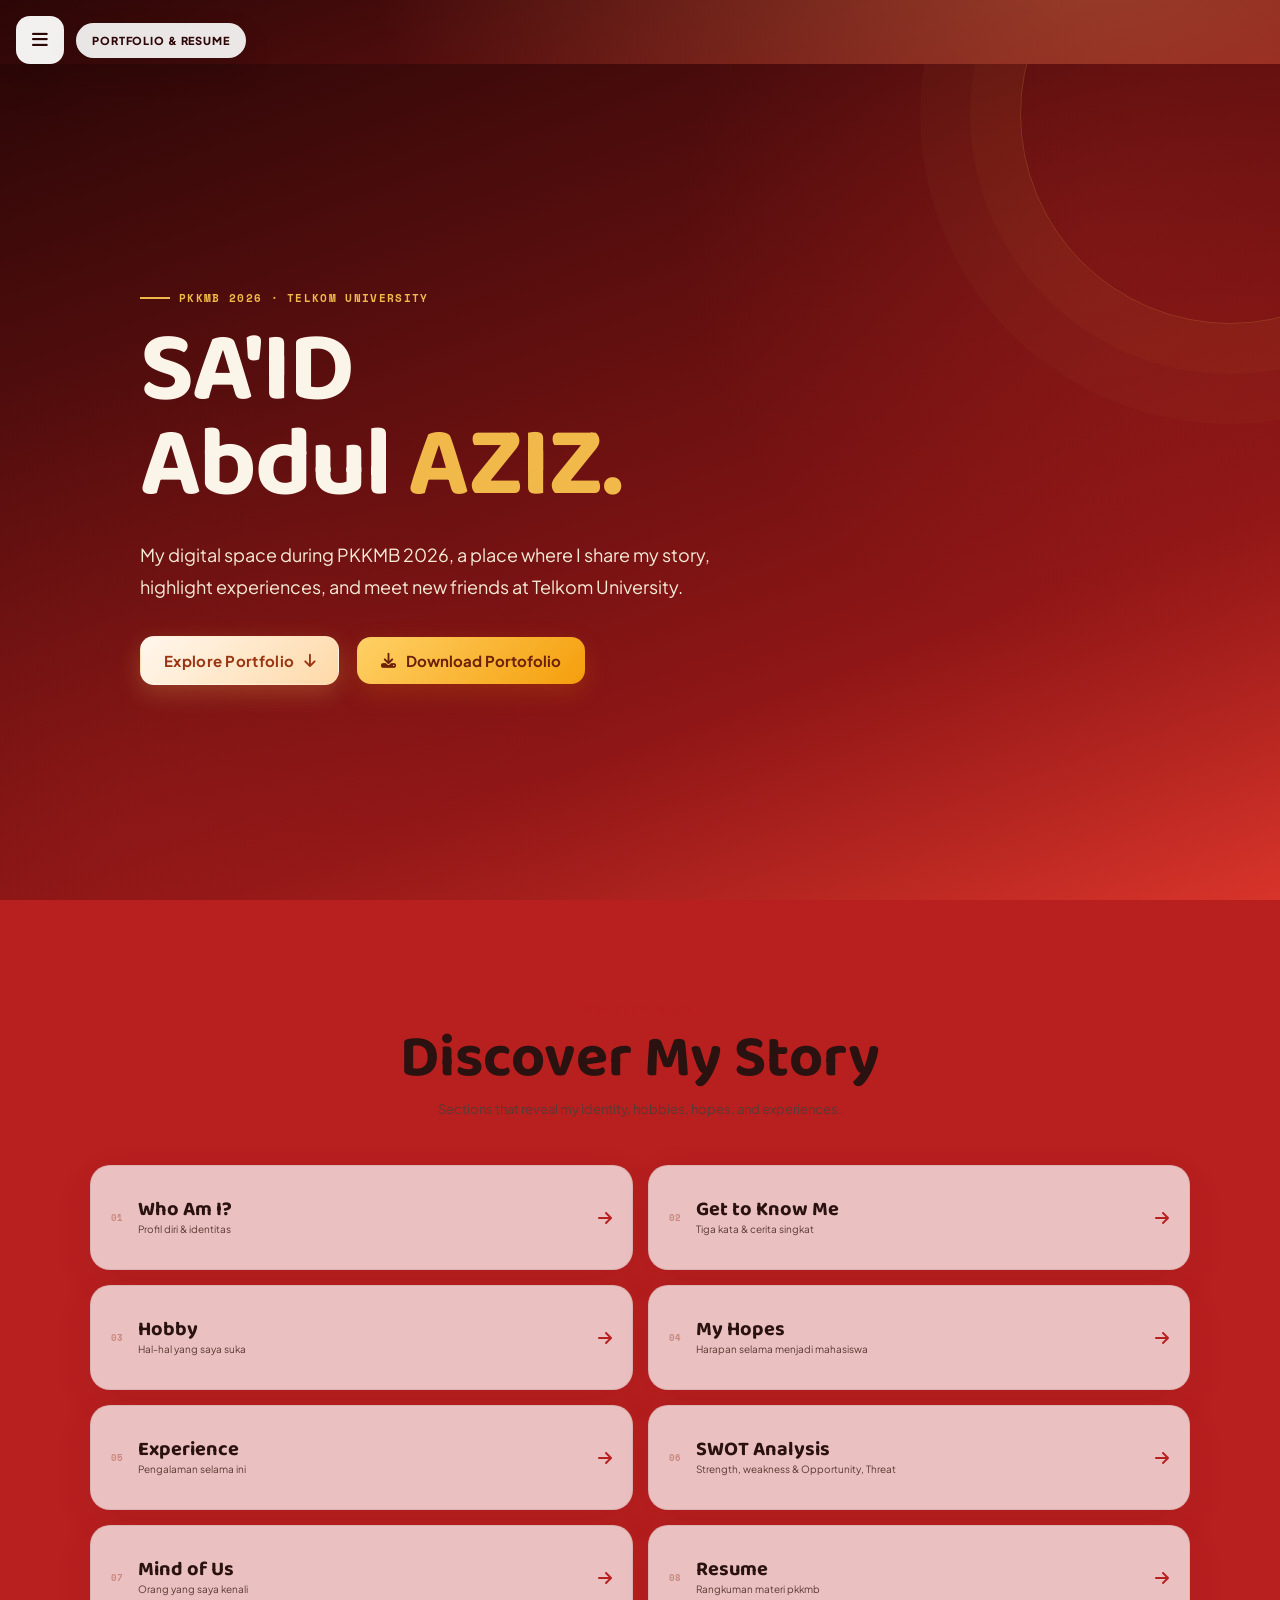
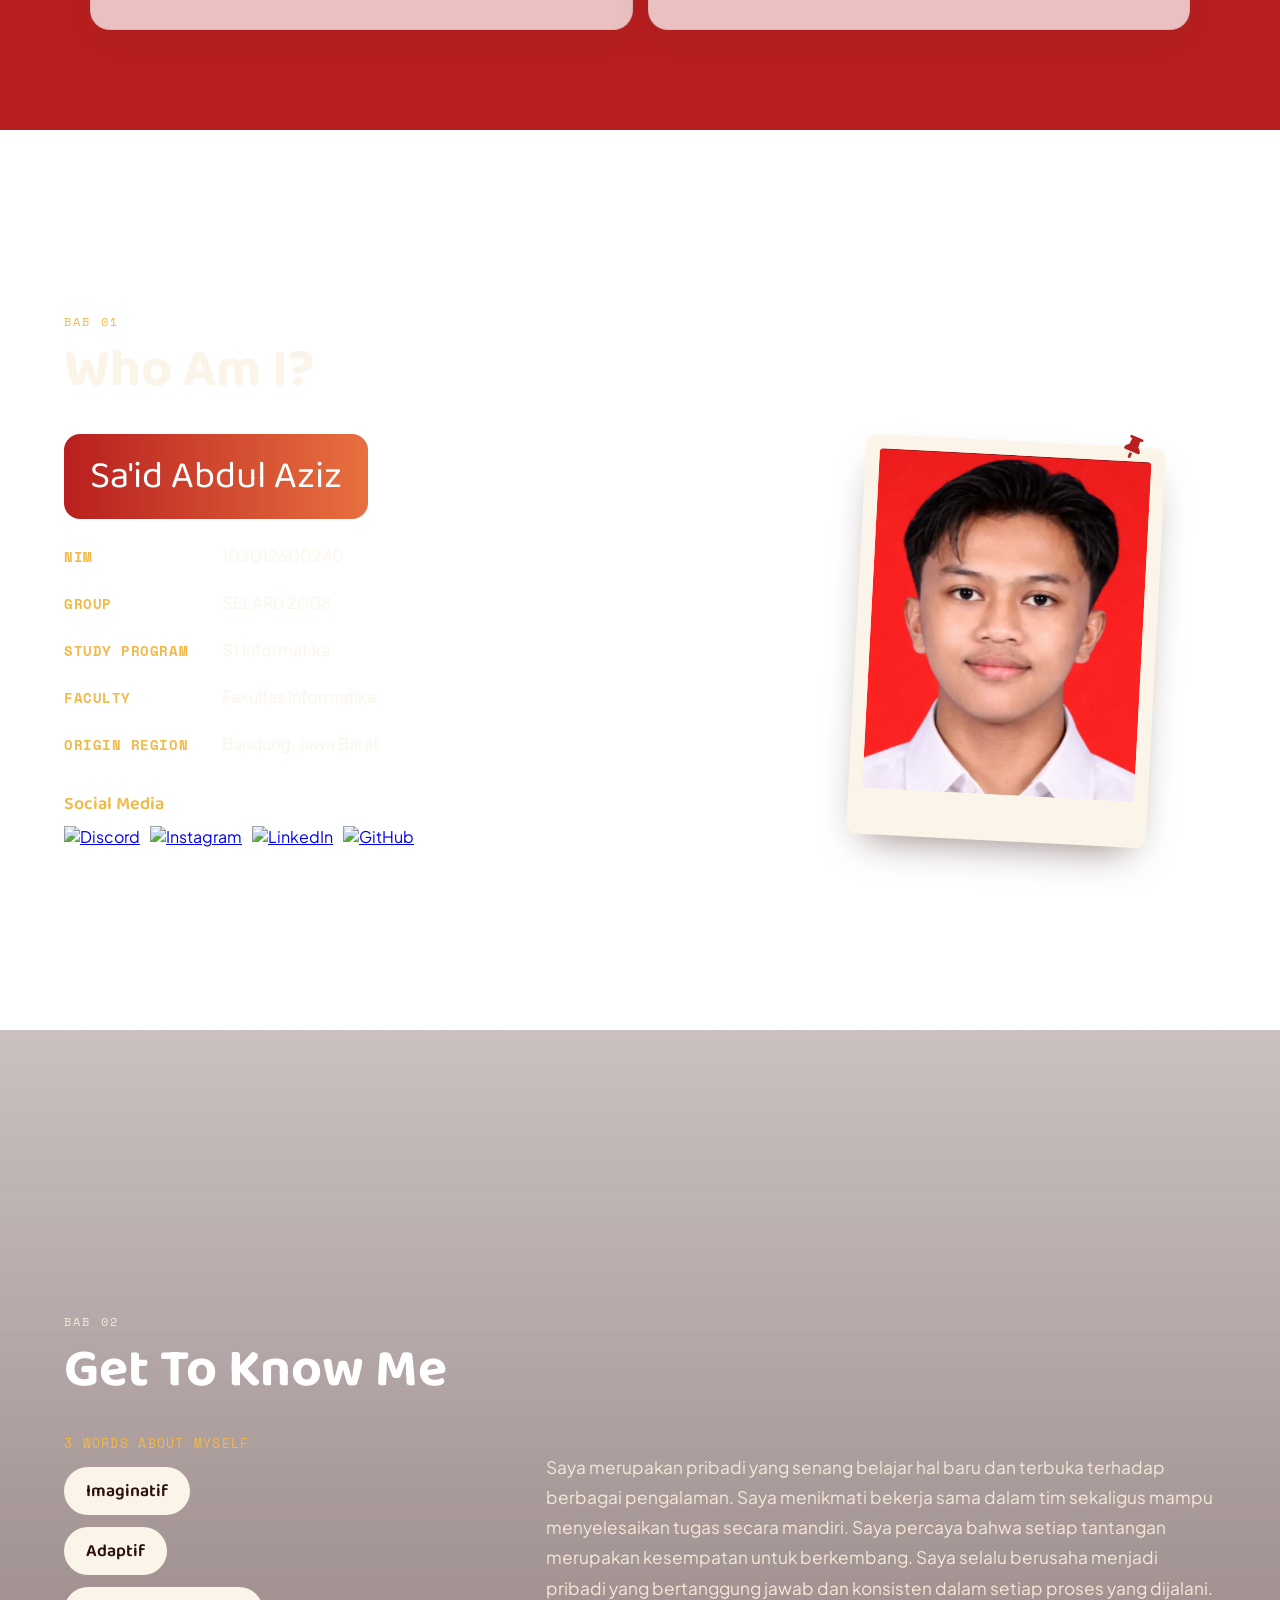
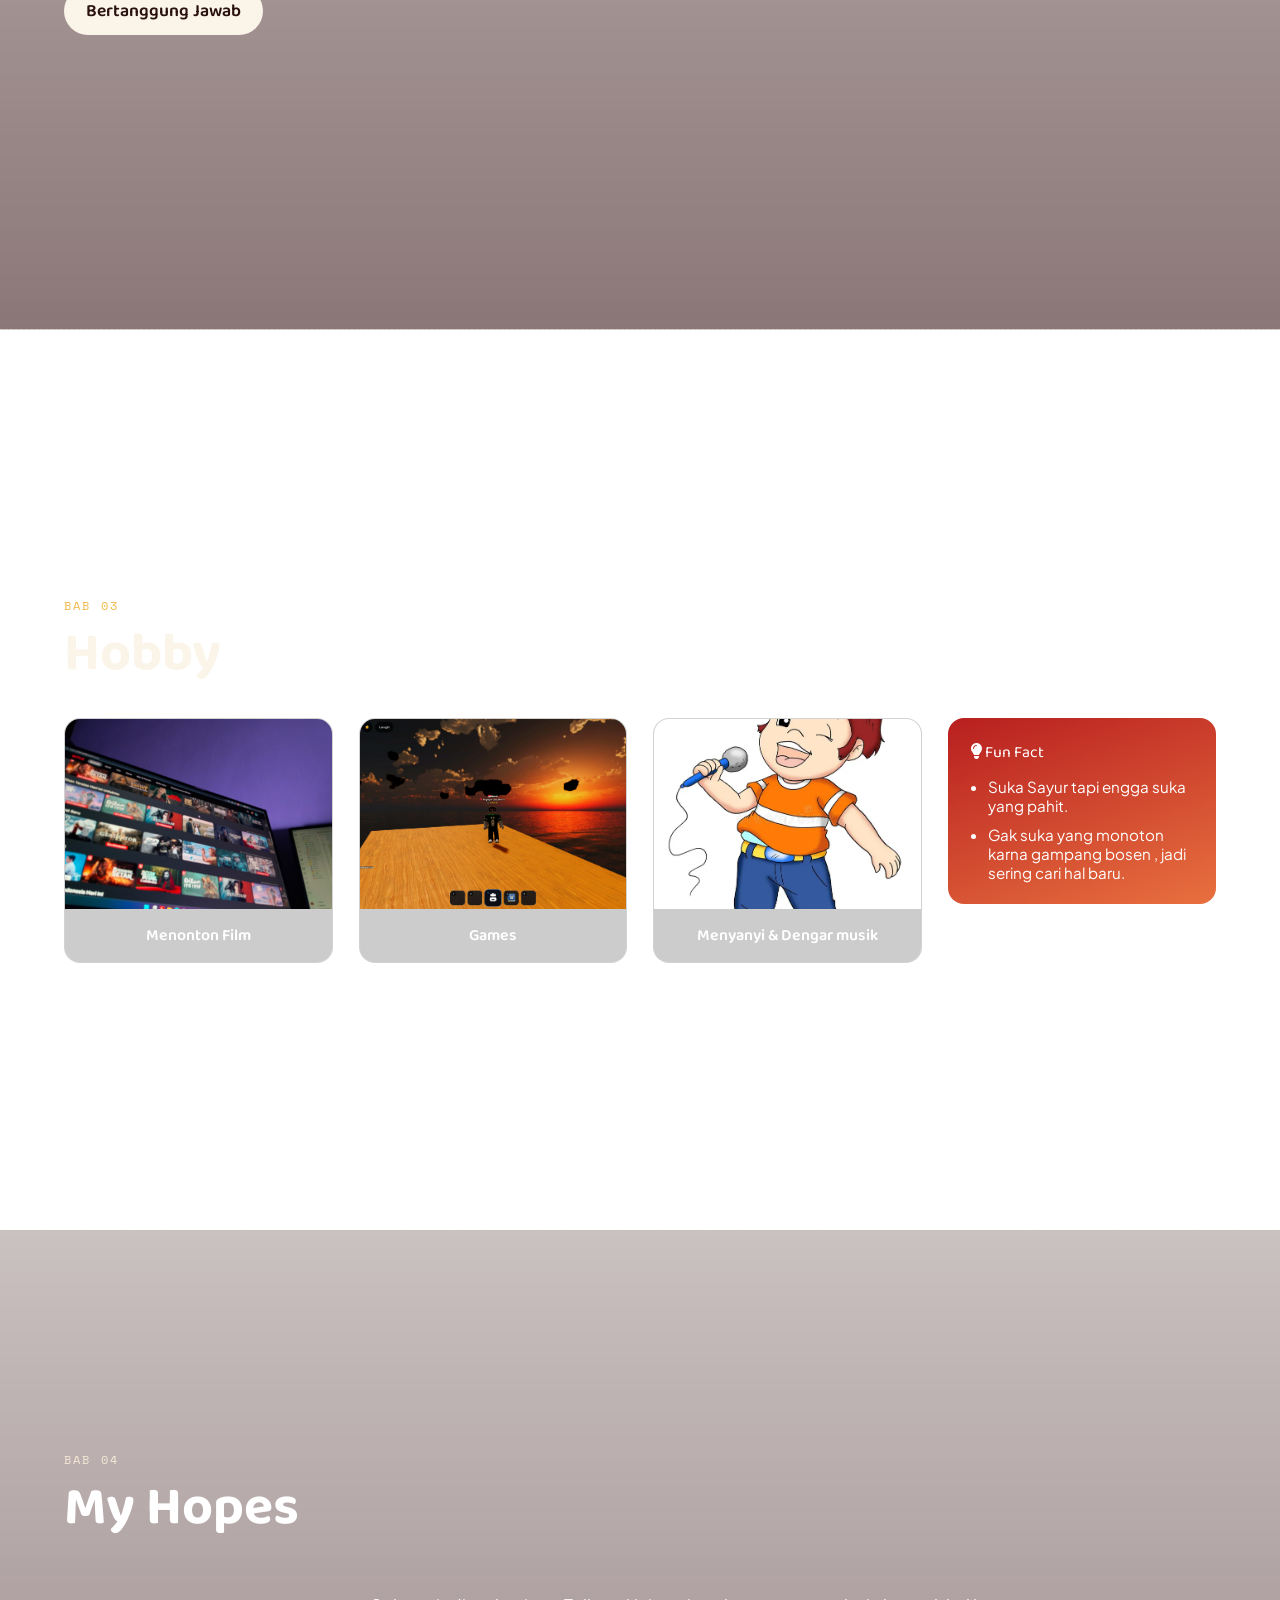
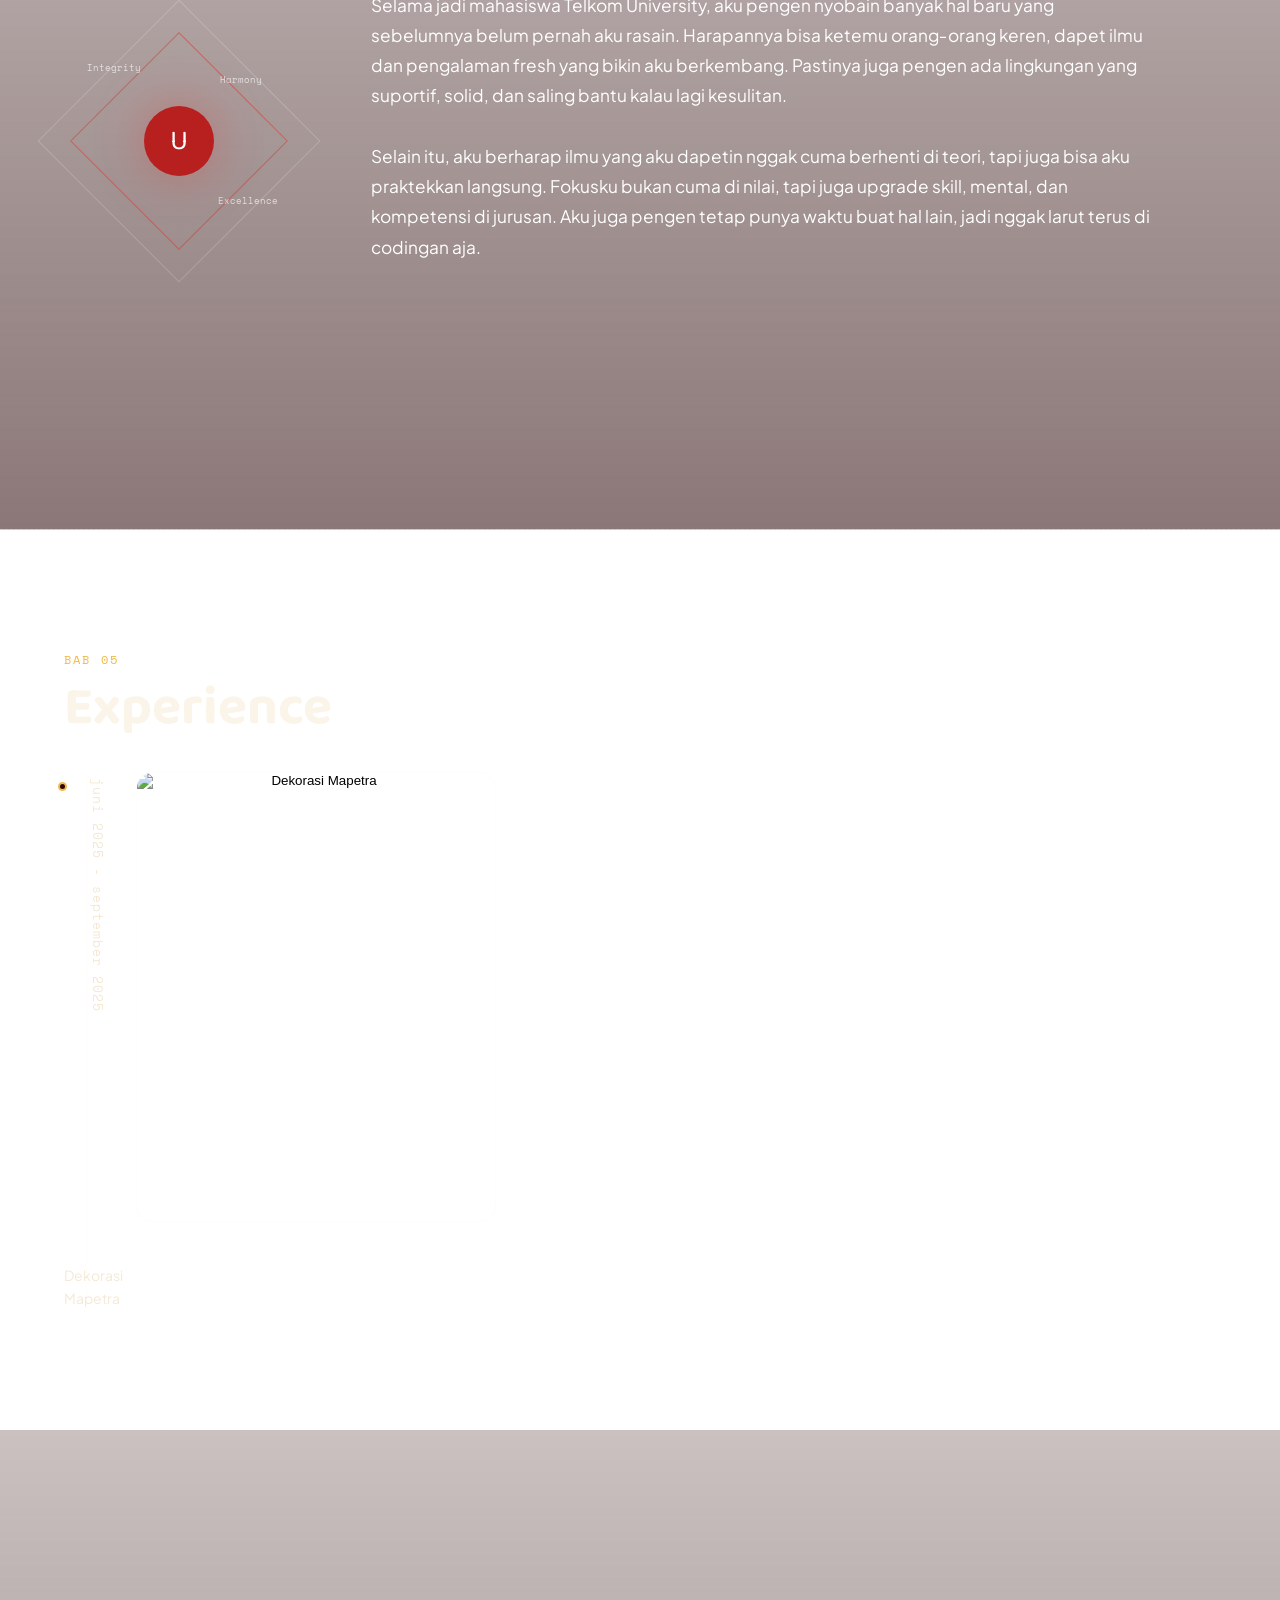
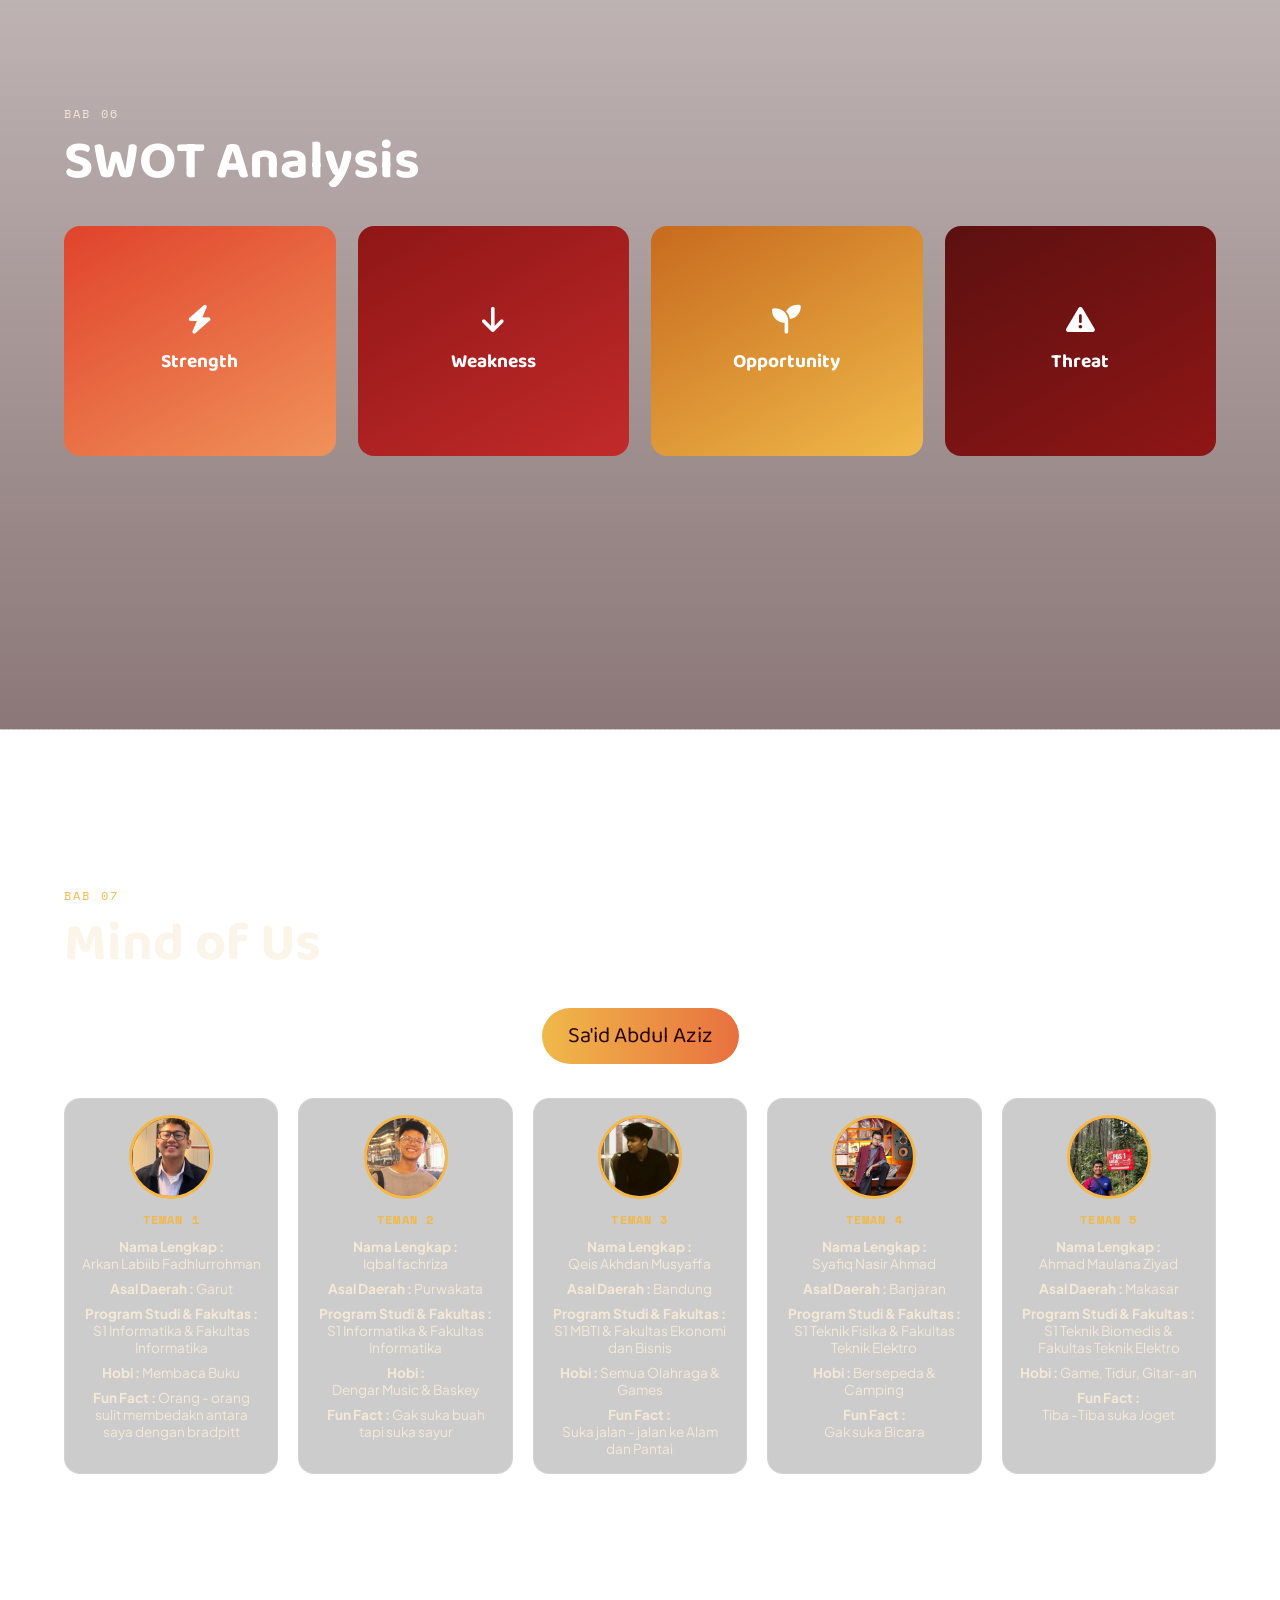
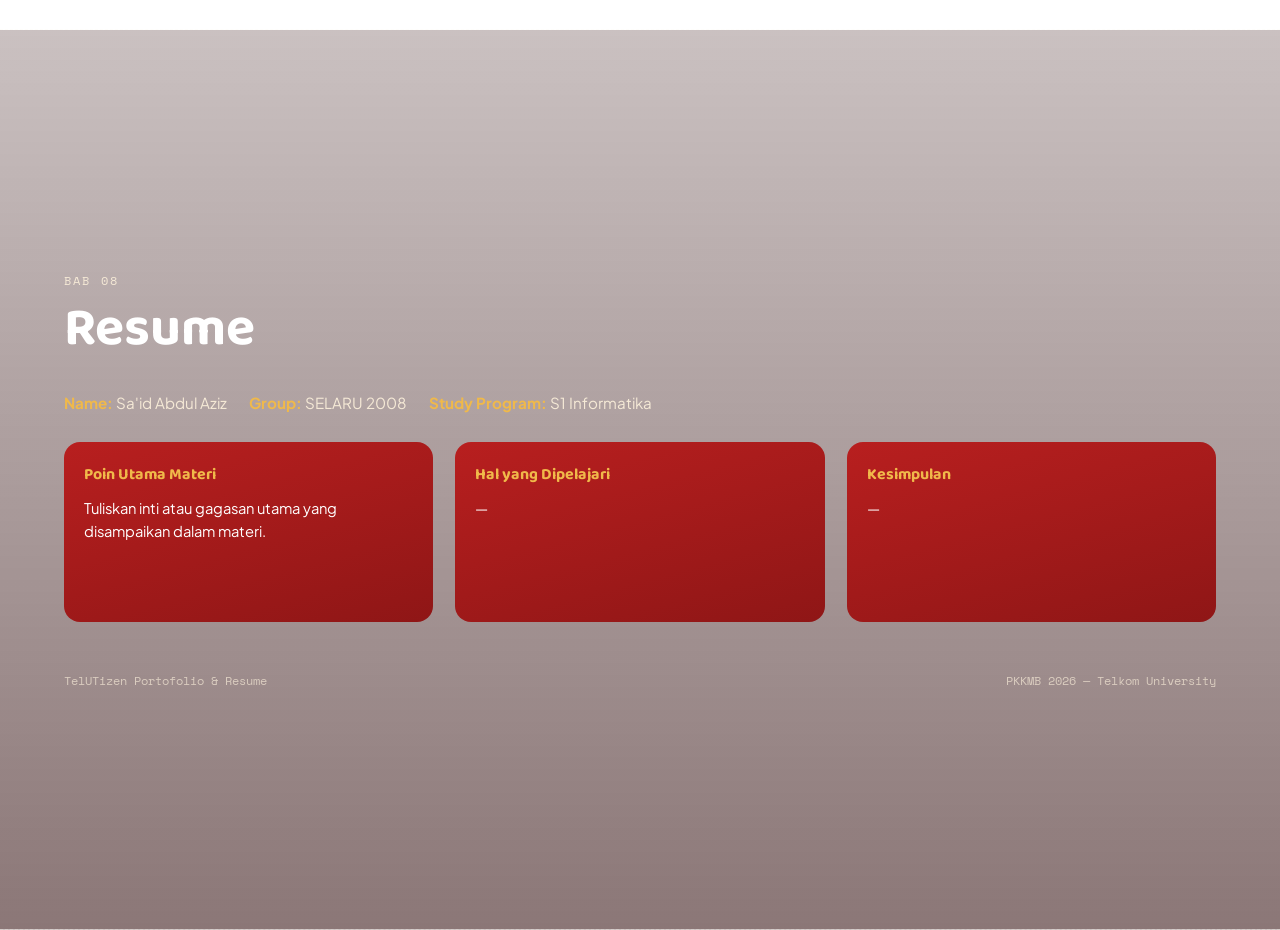
==== commit a2ac118e: "Update index.html" ====
--- a/index.html
+++ b/index.html
@@ -268,21 +268,6 @@
         <p class="timeline__label">Dekorasi Mapetra</p>
       </li>
 
-      <li class="timeline__item">
-        <span class="timeline__year">2023</span>
-        <button type="button" class="timeline__photo" data-full="https://images.unsplash.com/photo-1517245386807-bb43f82c33c4?q=80&w=1600&auto=format&fit=crop">
-          <img src="https://images.unsplash.com/photo-1517245386807-bb43f82c33c4?q=80&w=600&auto=format&fit=crop" alt="Peserta OSN" loading="lazy">
-        </button>
-        <p class="timeline__label">Peserta OSN</p>
-      </li>
-
-      <li class="timeline__item">
-        <span class="timeline__year">2025</span>
-        <button type="button" class="timeline__photo" data-full="https://images.unsplash.com/photo-1518614368389-6d3d4a5a6df4?q=80&w=1600&auto=format&fit=crop">
-          <img src="https://images.unsplash.com/photo-1518614368389-6d3d4a5a6df4?q=80&w=600&auto=format&fit=crop" alt="Panitia Class Meeting" loading="lazy">
-        </button>
-        <p class="timeline__label">Panitia Class Meeting</p>
-      </li>
     </ol>
   </section>
 
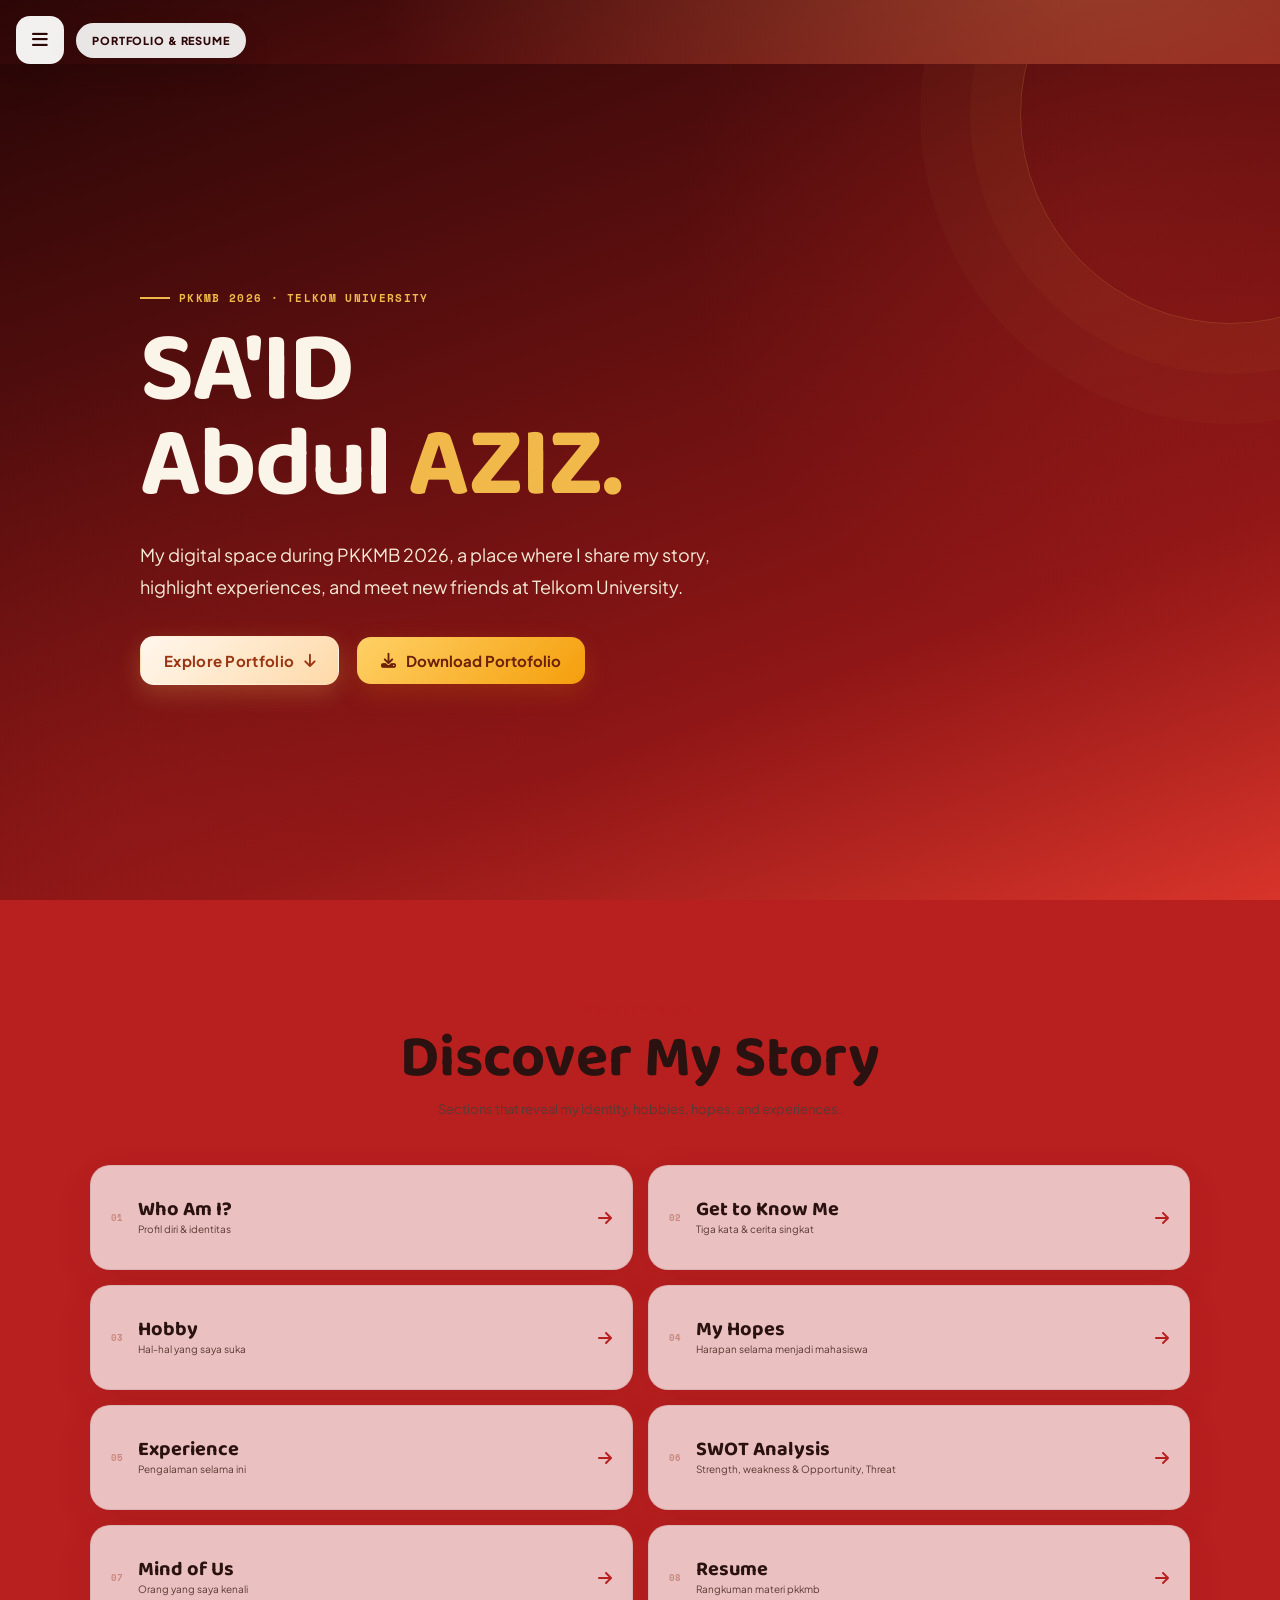
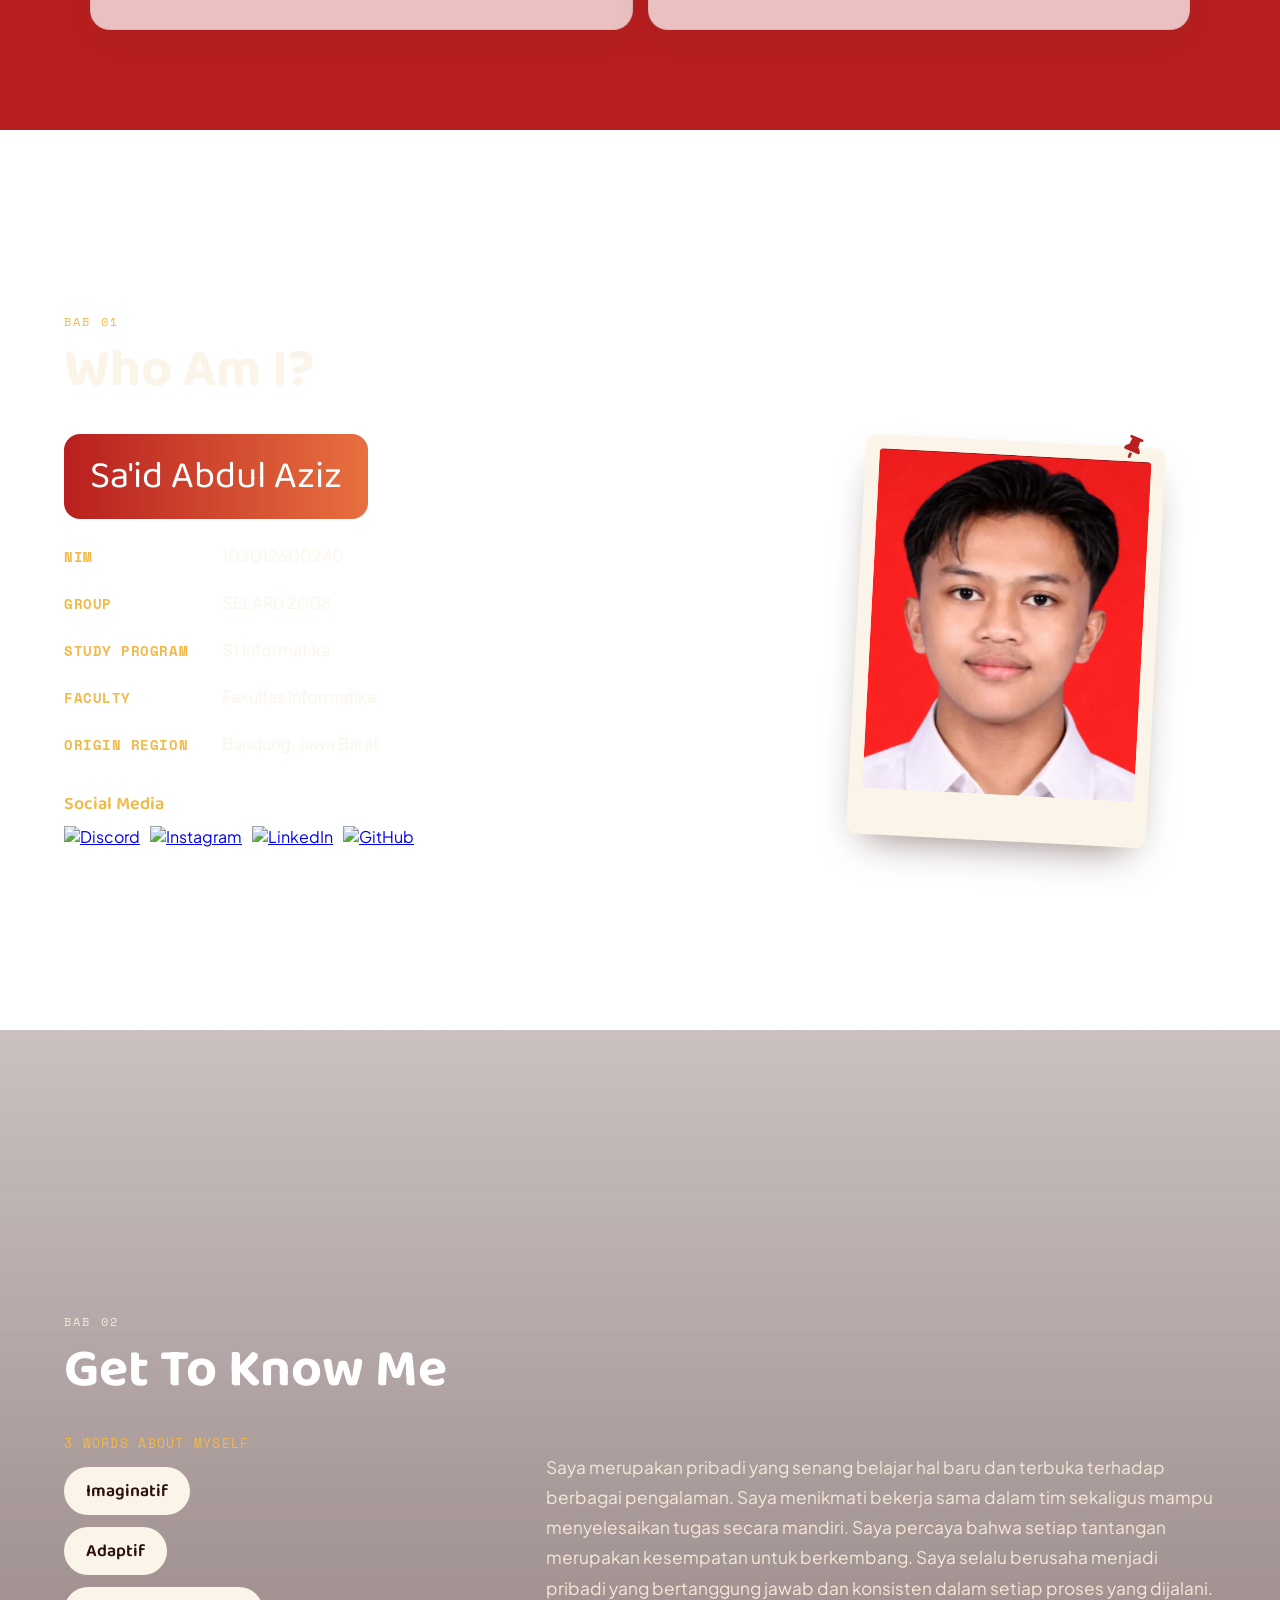
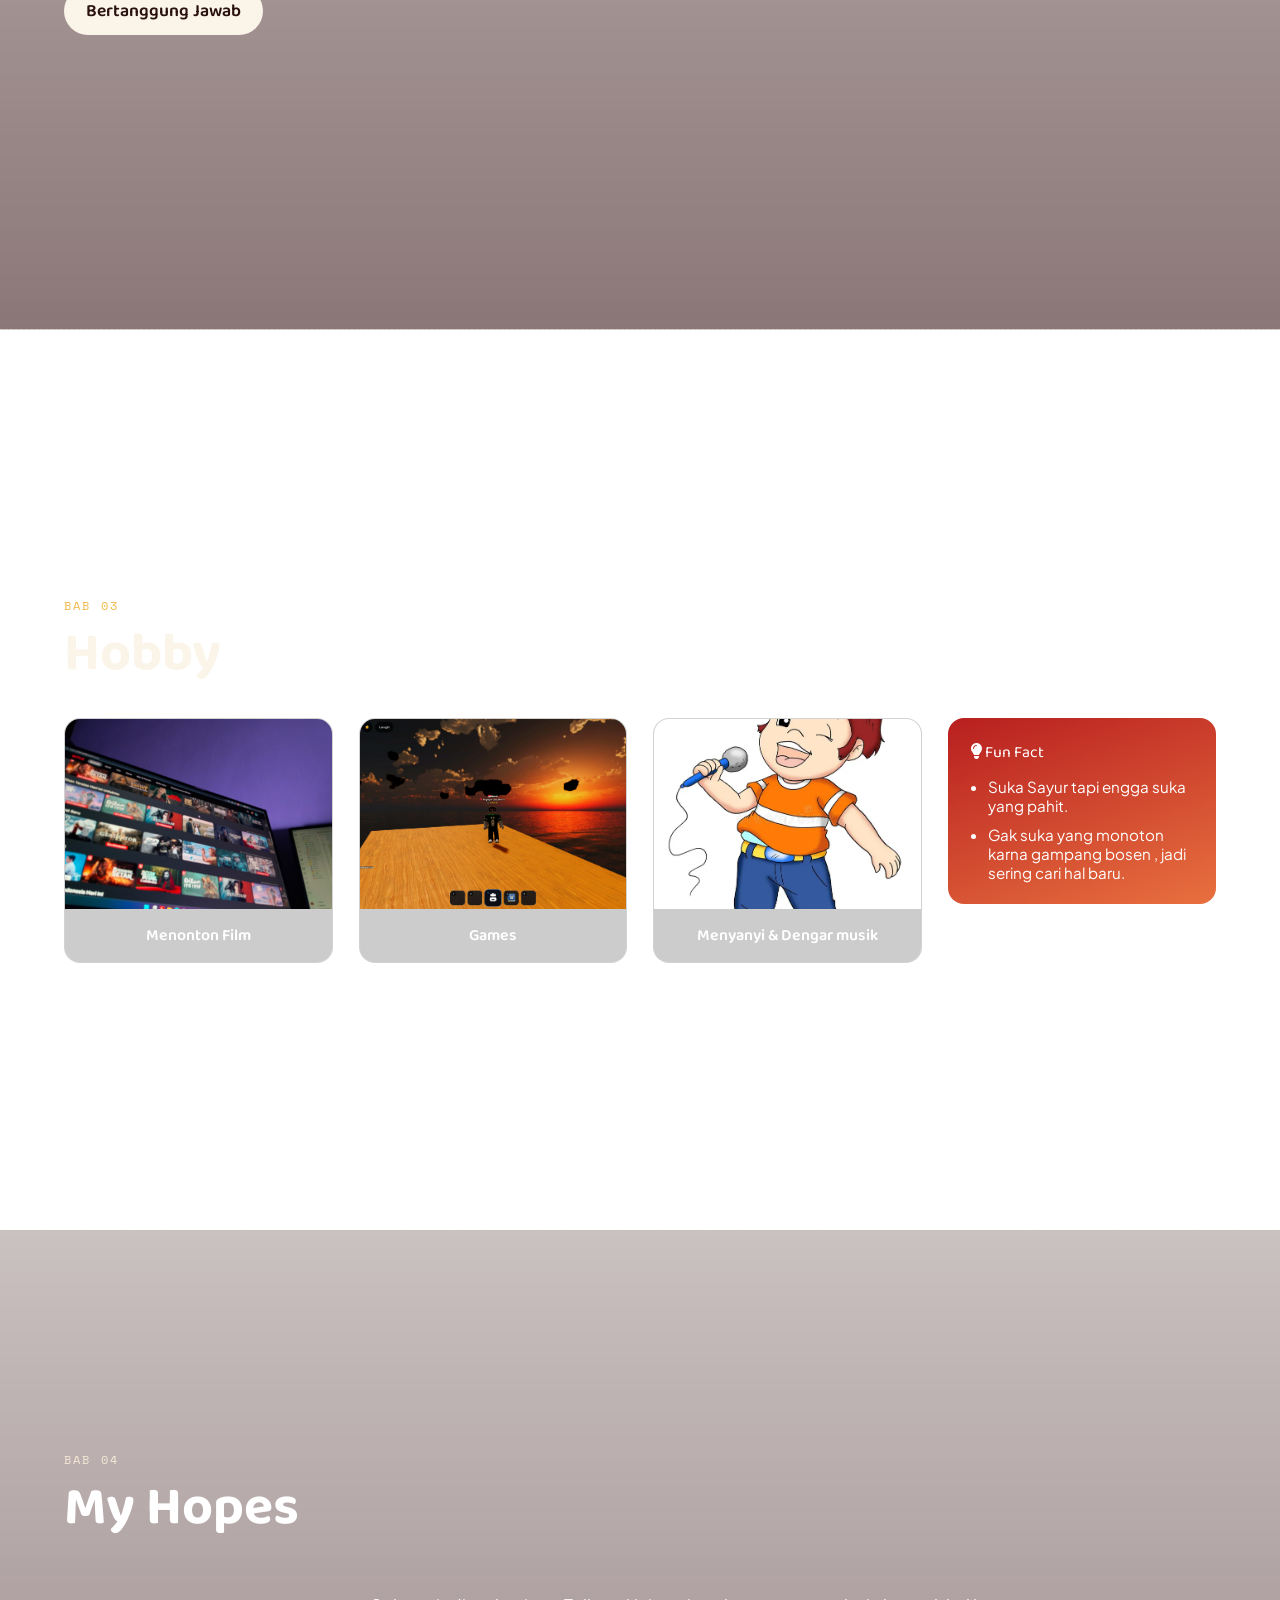
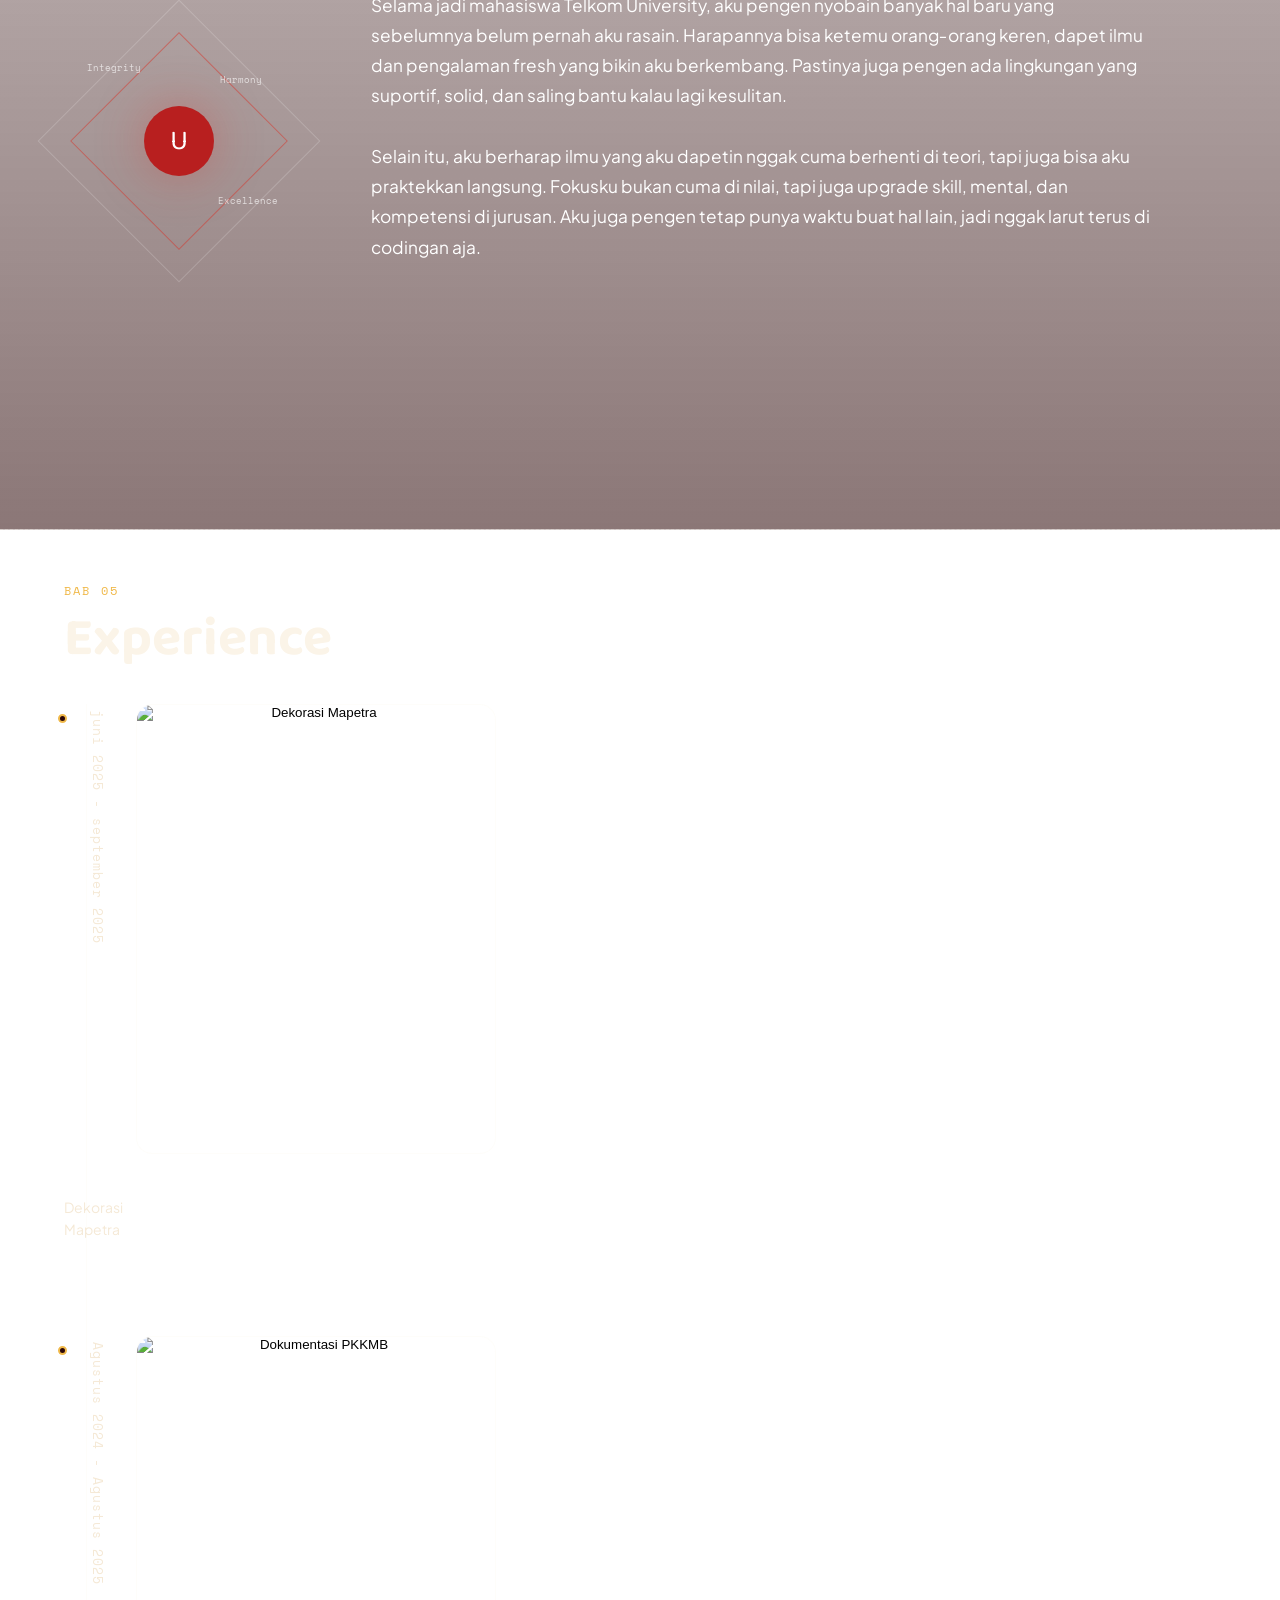
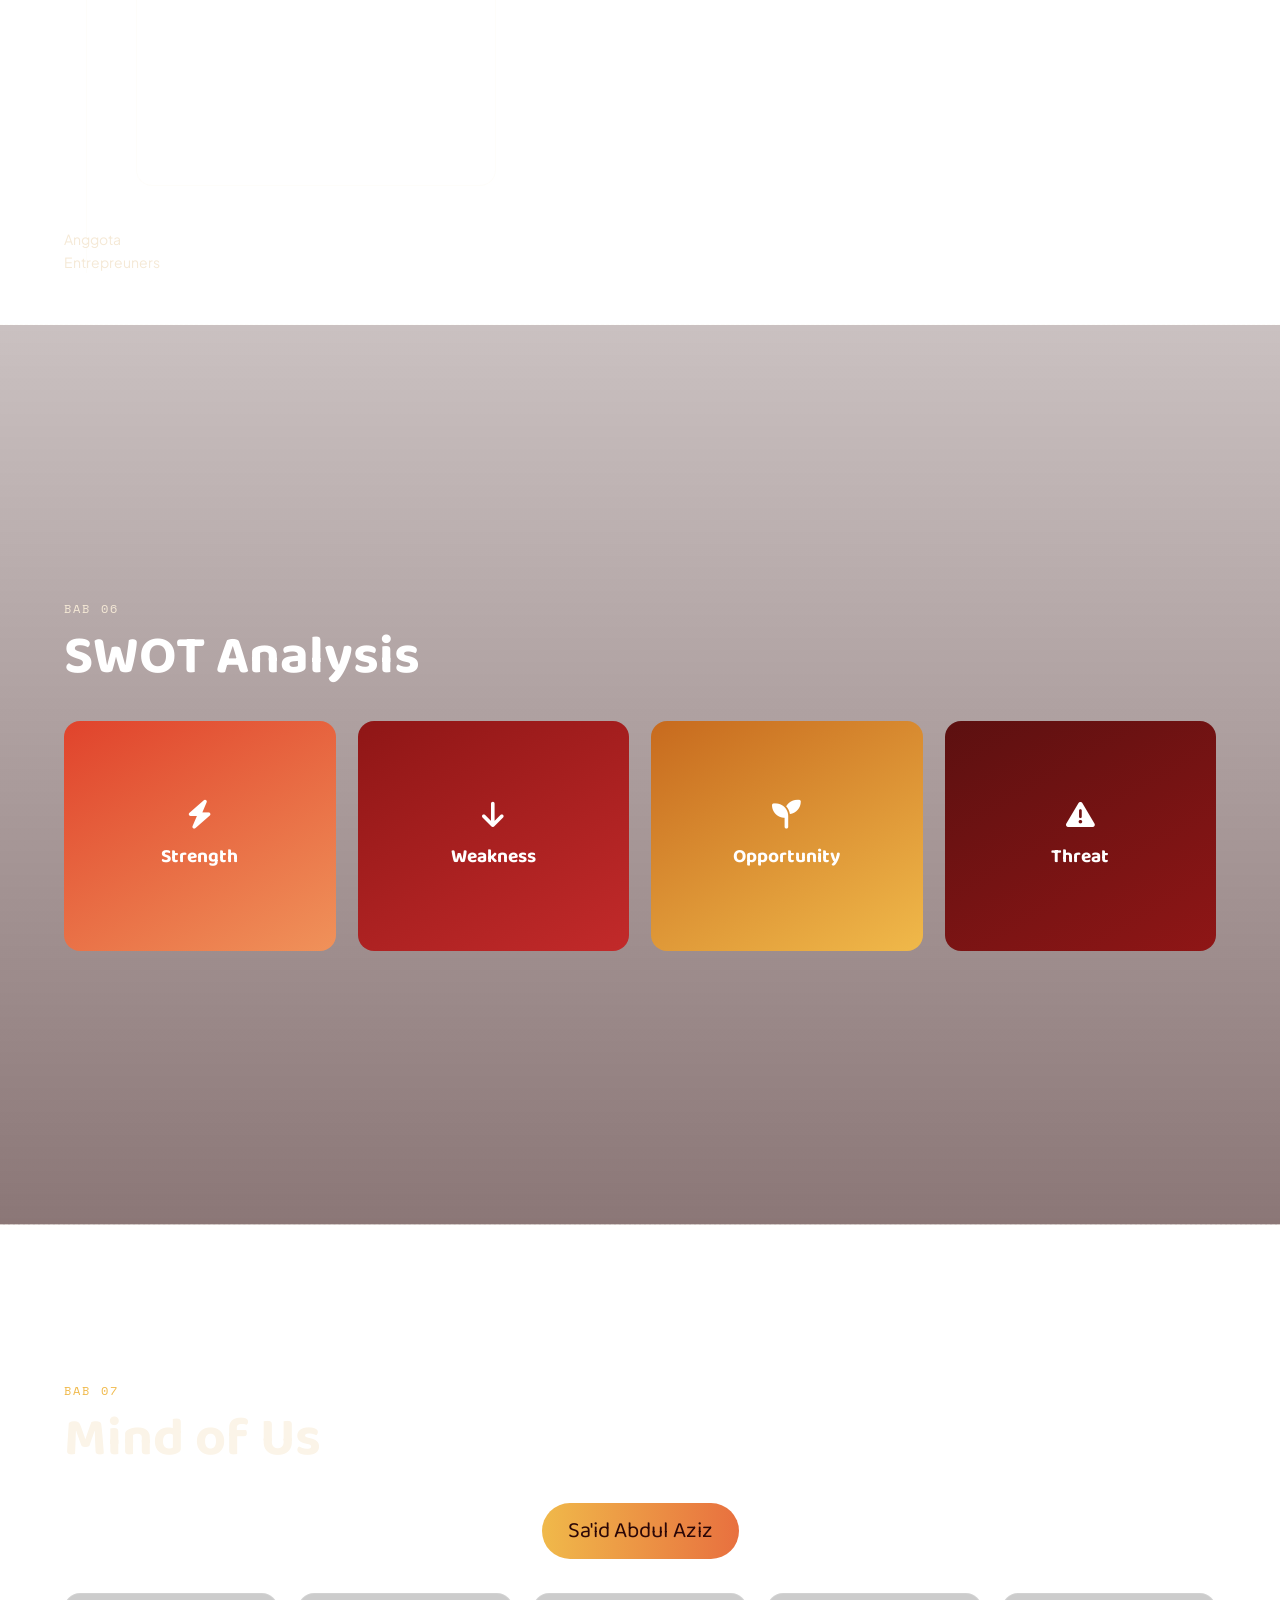
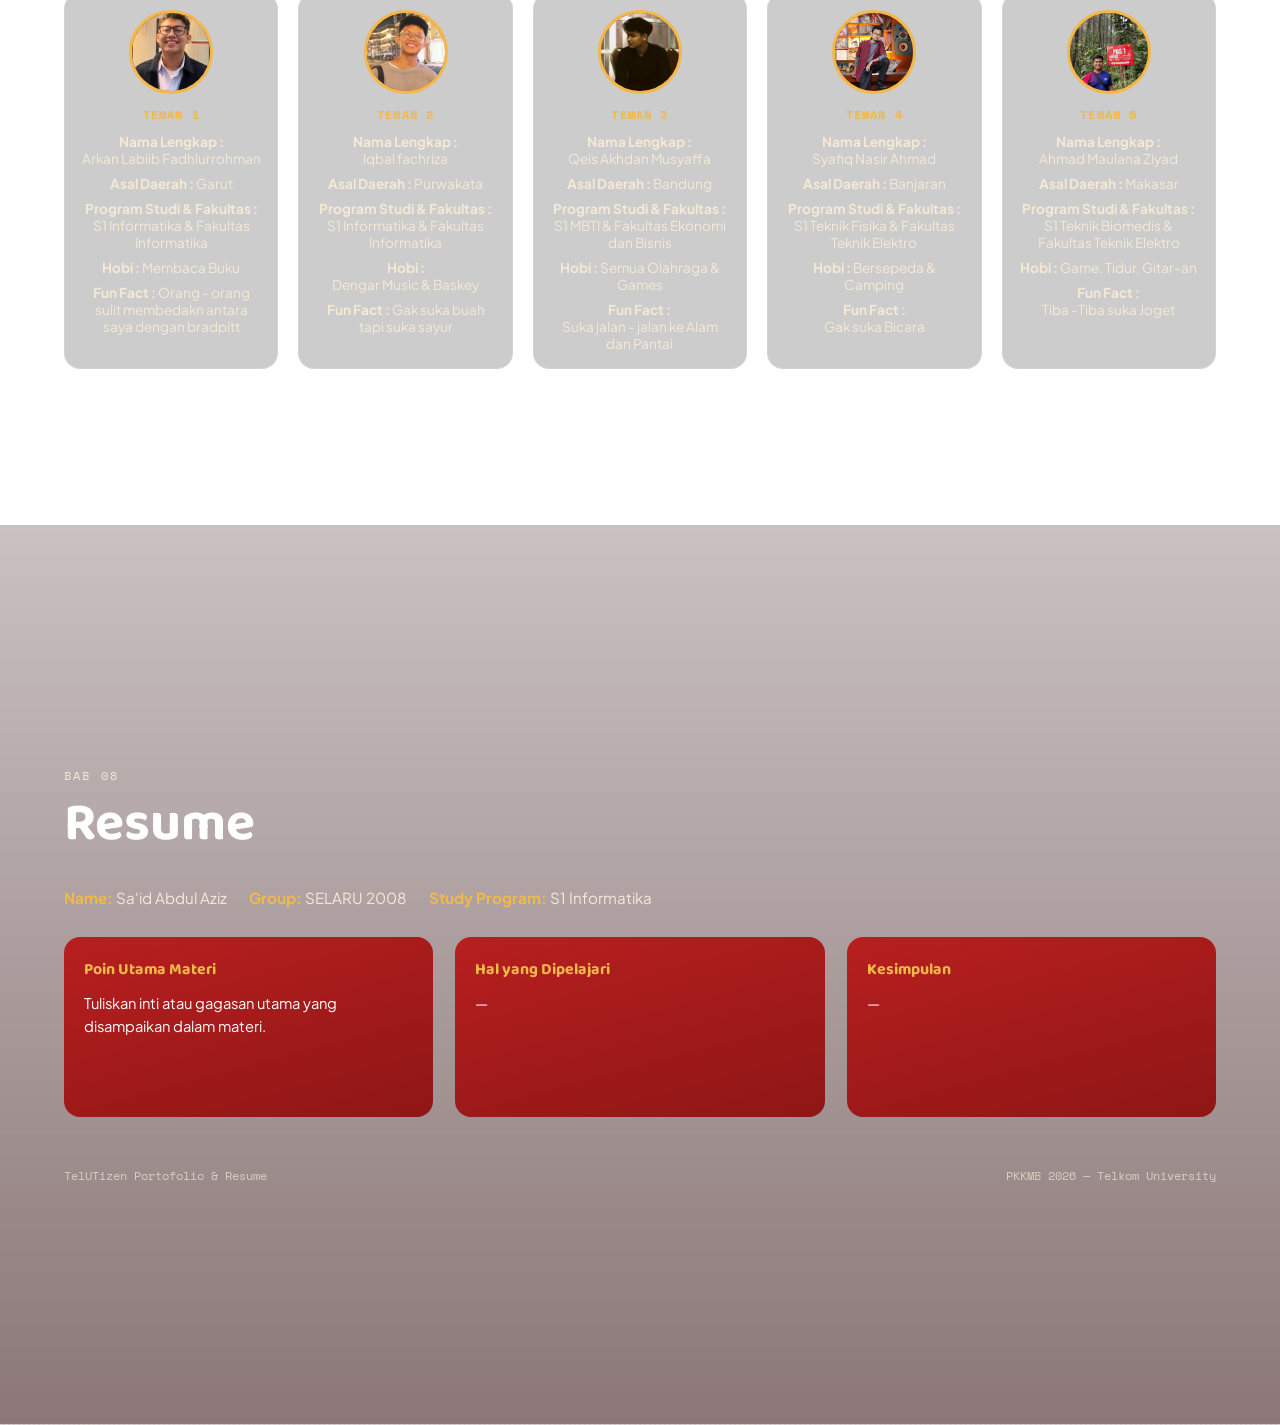
==== commit 9410c596: "Update index.html" ====
--- a/index.html
+++ b/index.html
@@ -268,6 +268,15 @@
         <p class="timeline__label">Dekorasi Mapetra</p>
       </li>
 
+      <li class="timeline__item">
+  <span class="timeline__year">Agustus 2024 - Agustus 2025</span>
+  <button type="button" class="timeline__photo" data-full="https://drive.google.com/thumbnail?id=1MXGXdJHBMMfEVsQcSySgMqXutL_gRyMp&sz=w1600">
+    <img src="https://drive.google.com/thumbnail?id=1MXGXdJHBMMfEVsQcSySgMqXutL_gRyMp&sz=w600" alt="Dokumentasi PKKMB" loading="lazy">
+  </button>
+  <p class="timeline__label">Anggota Entrepreuners</p>
+</li>
+
+
     </ol>
   </section>
 
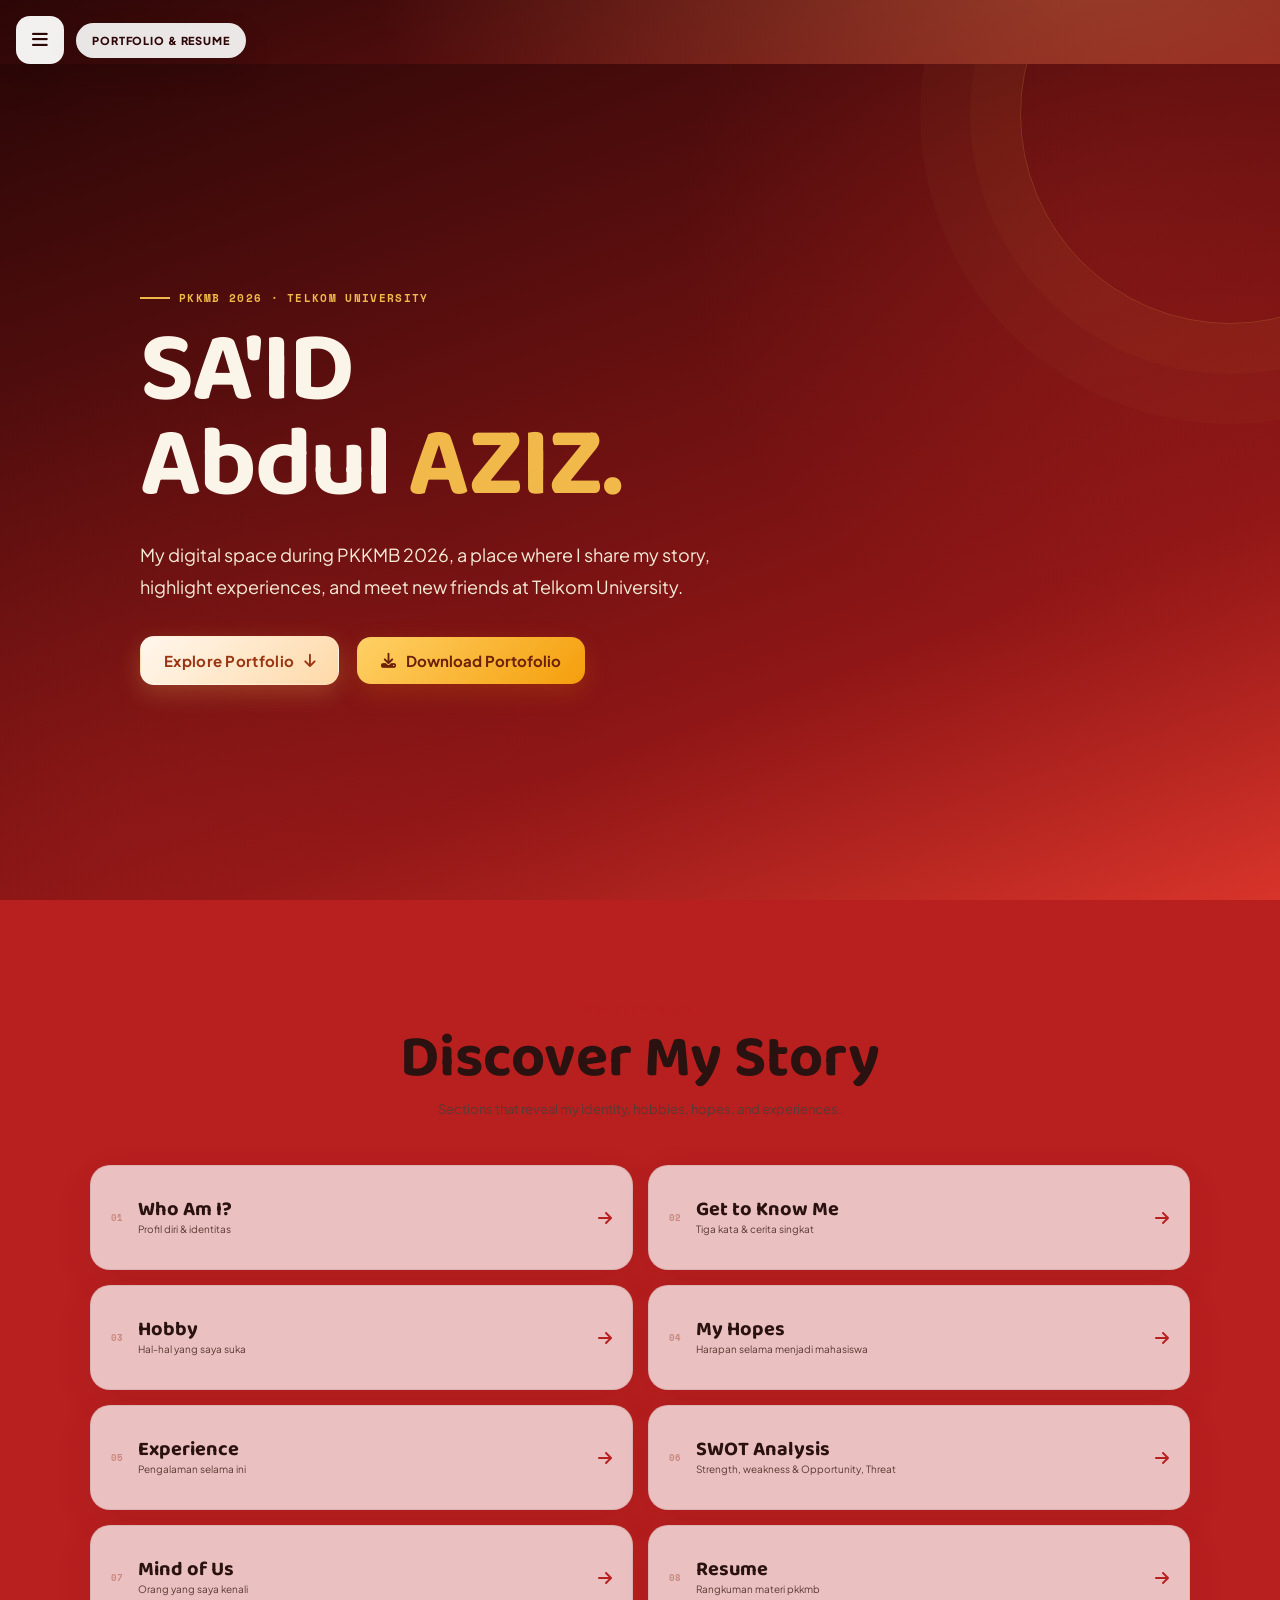
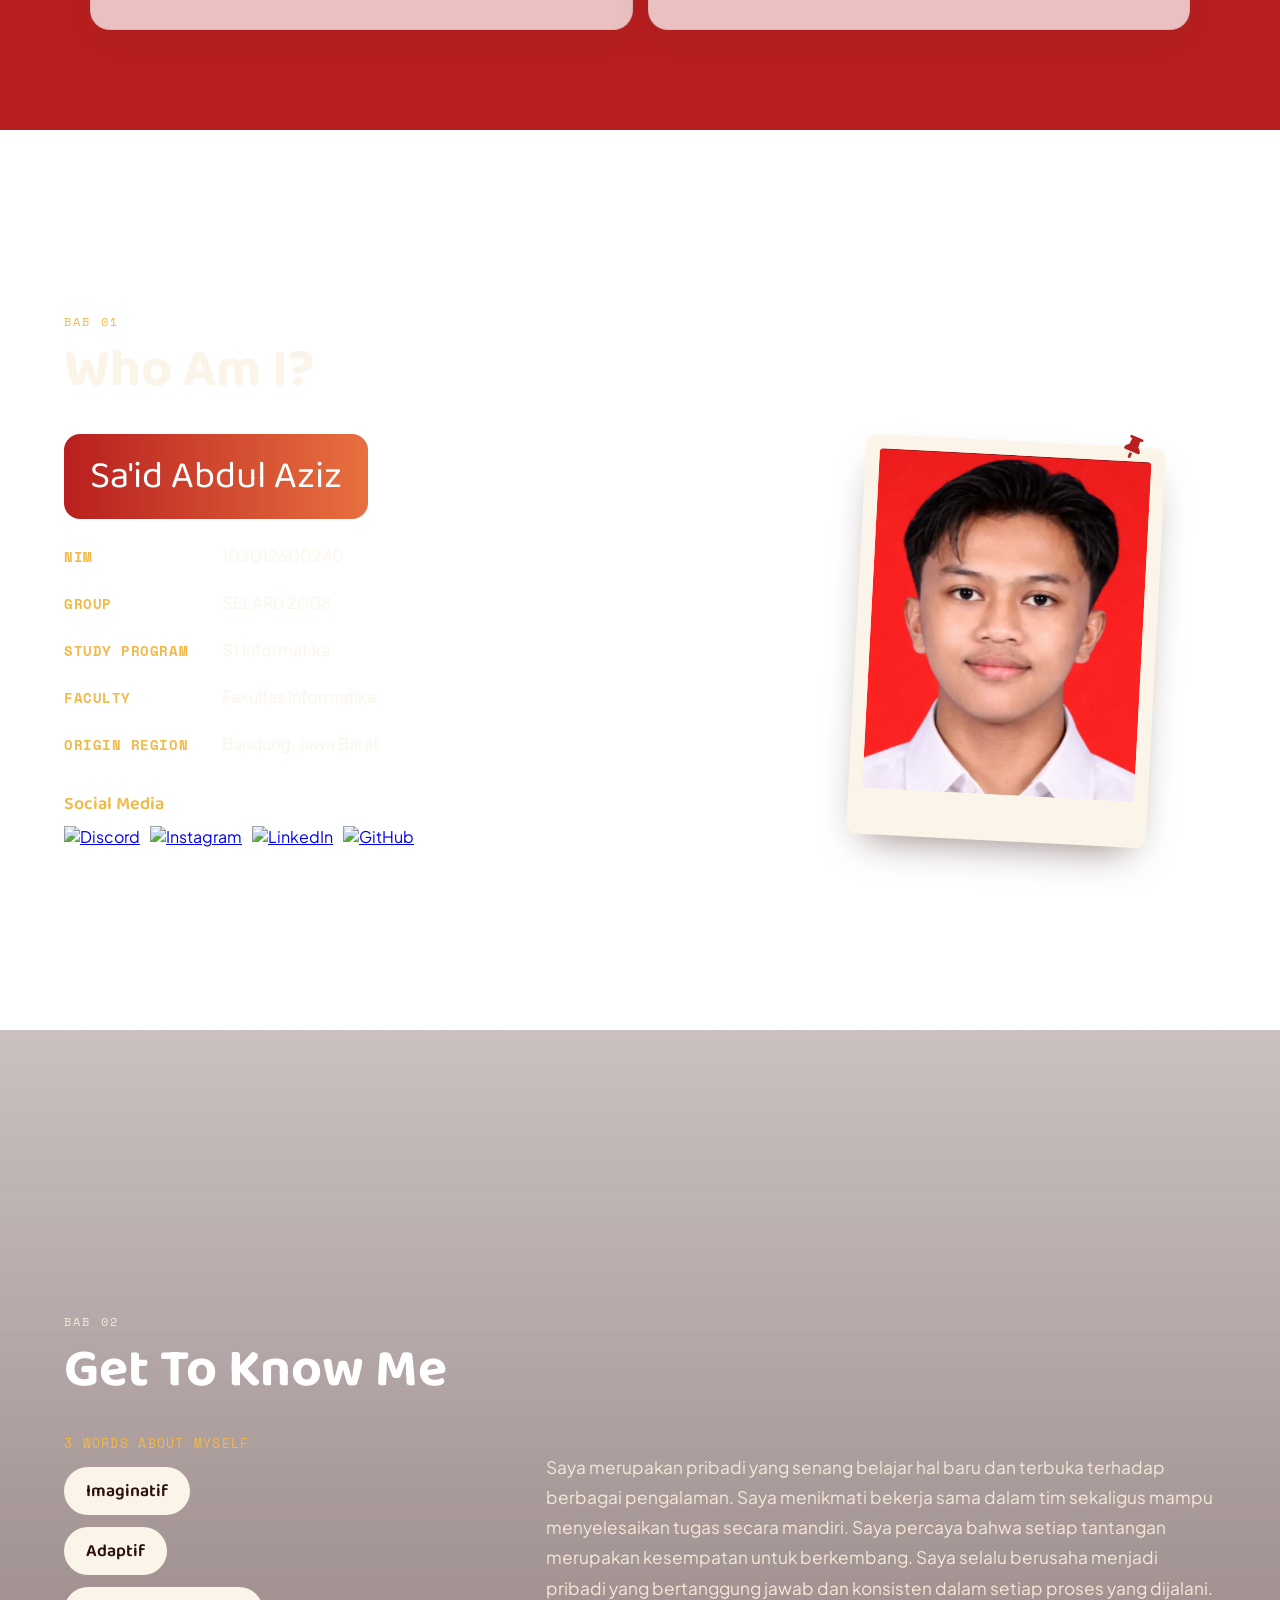
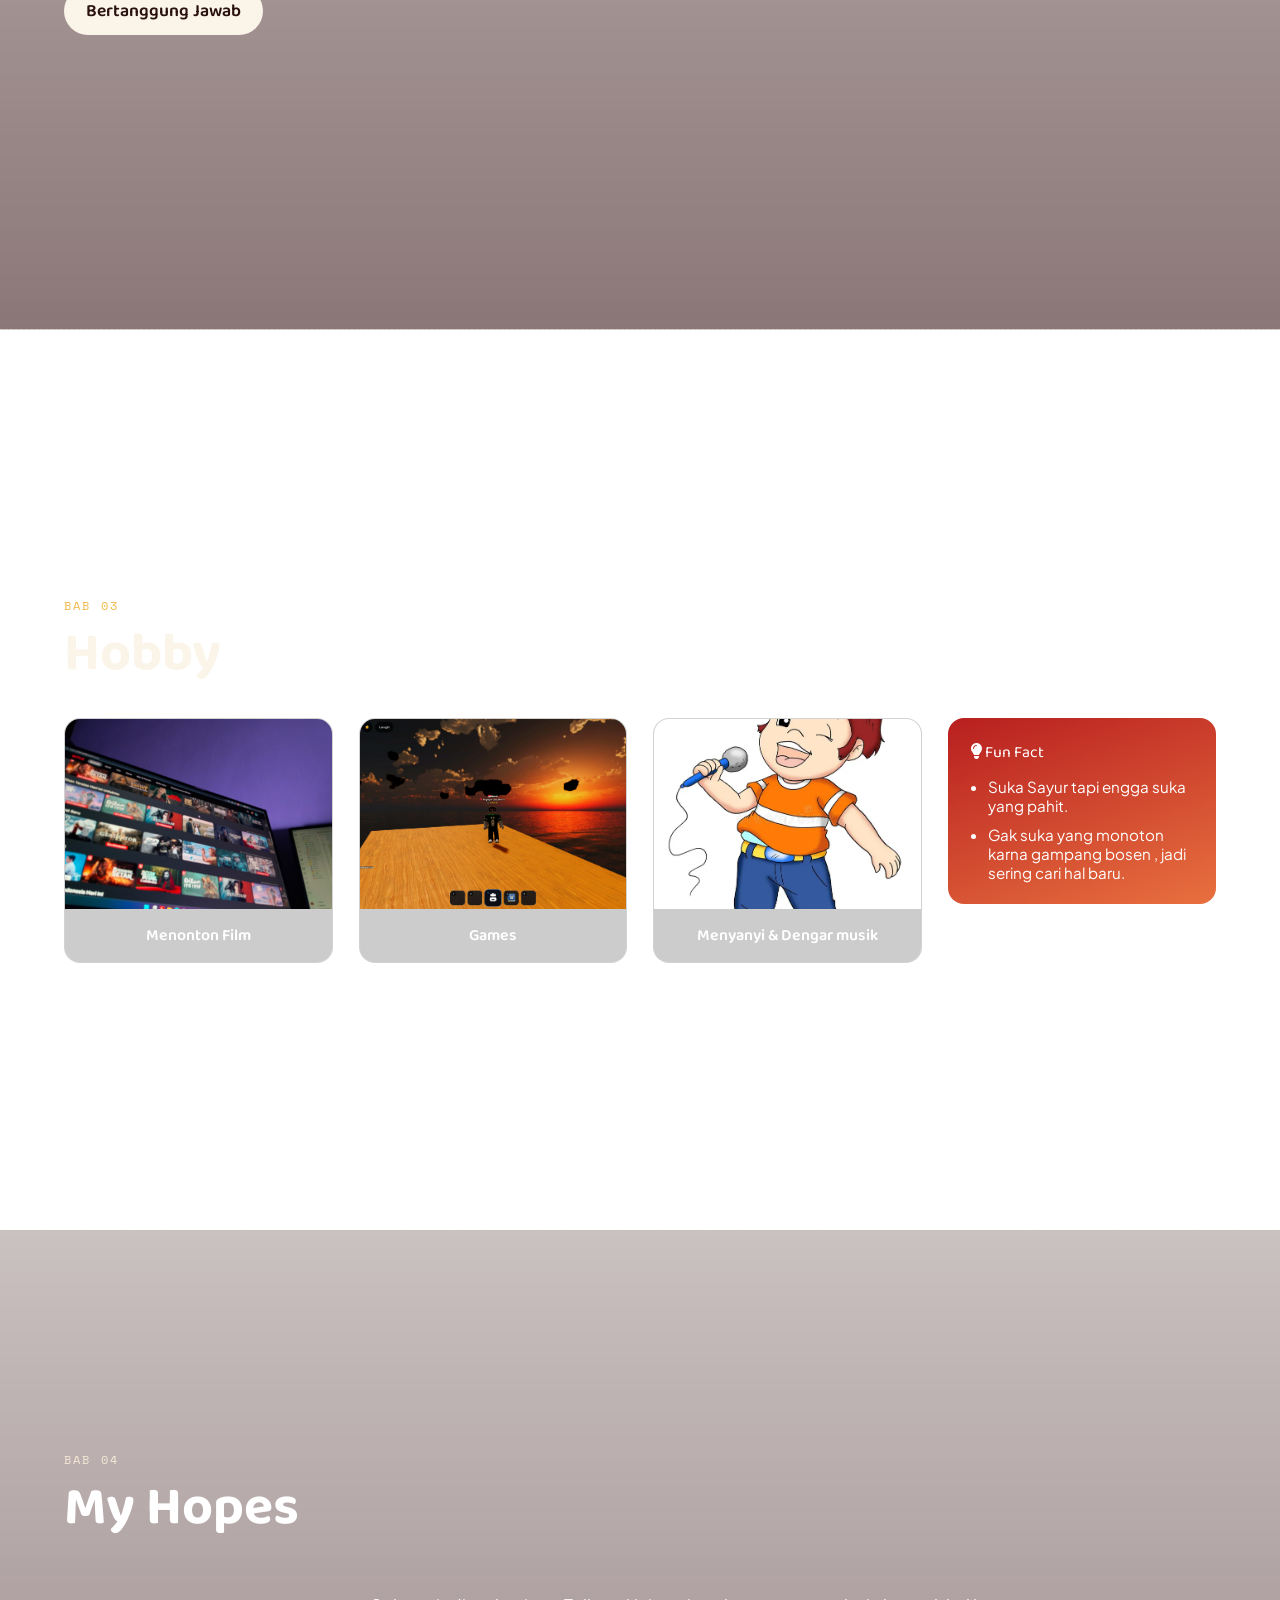
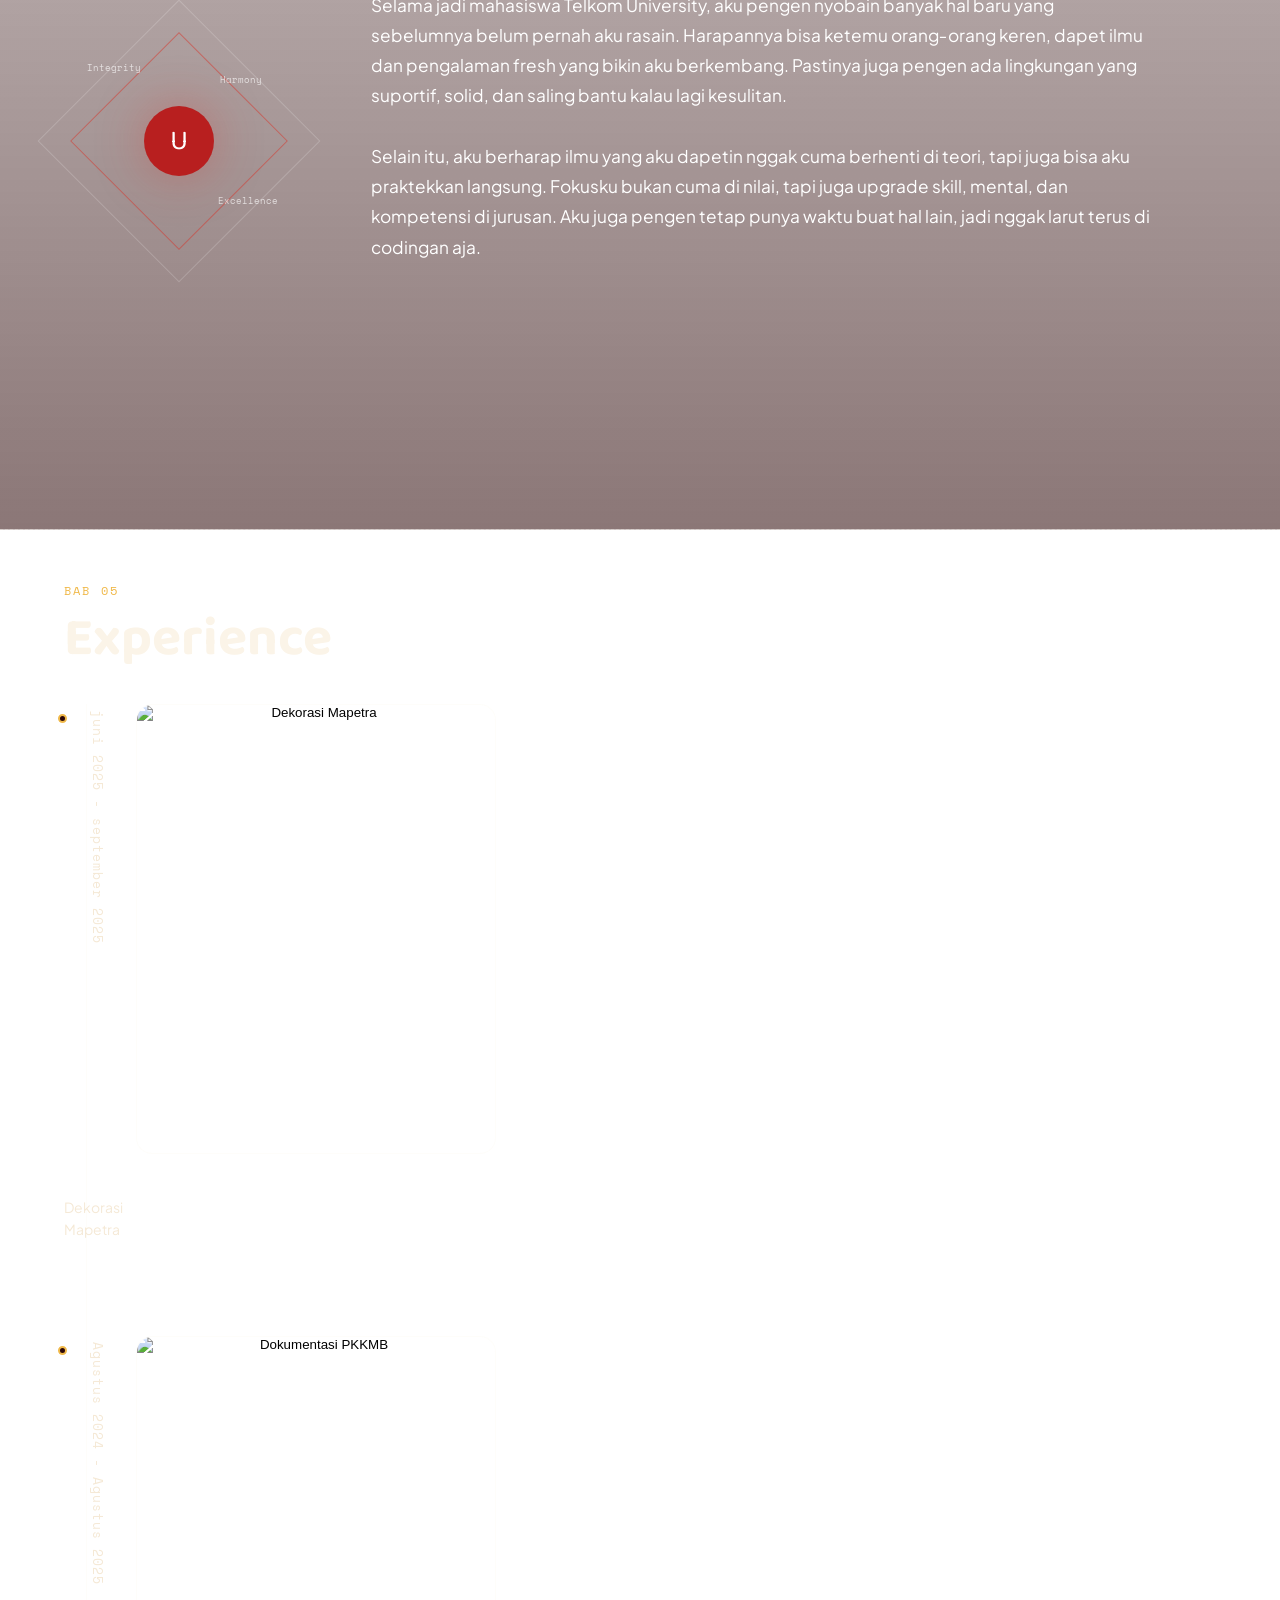
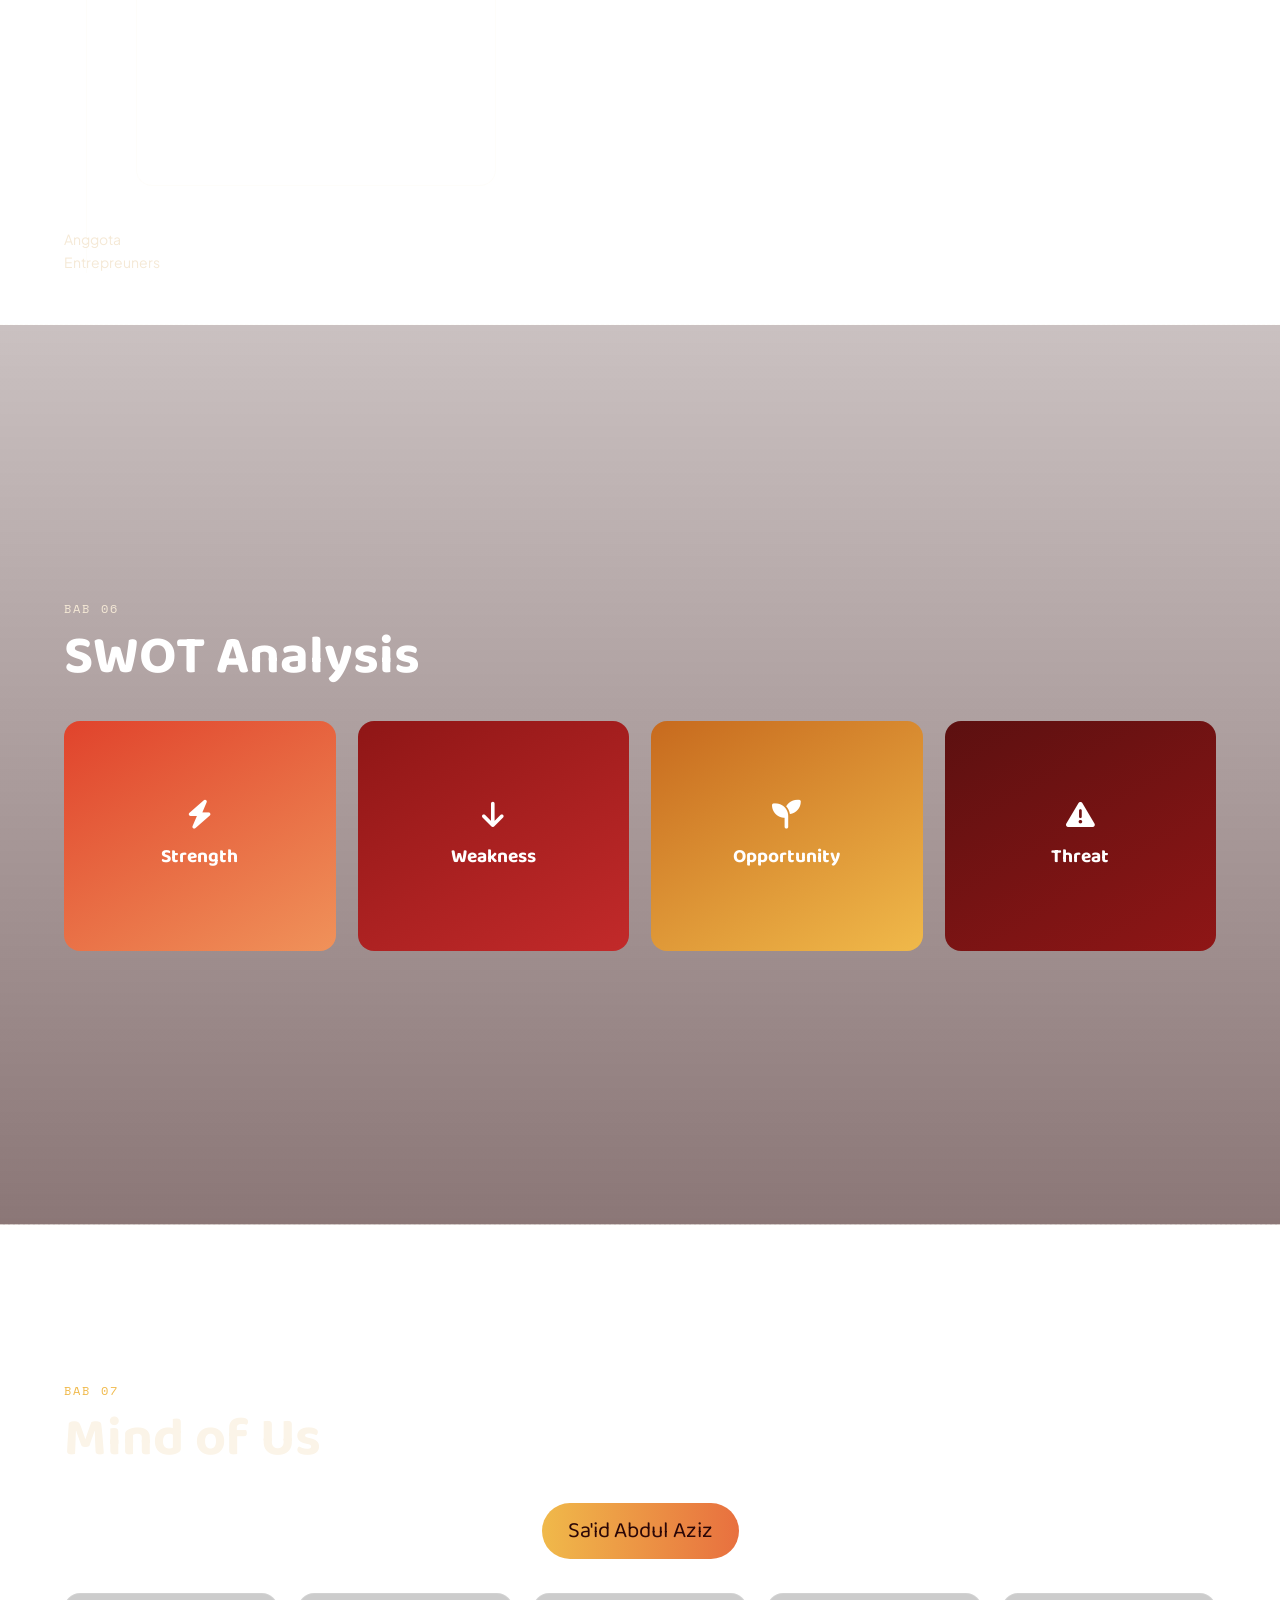
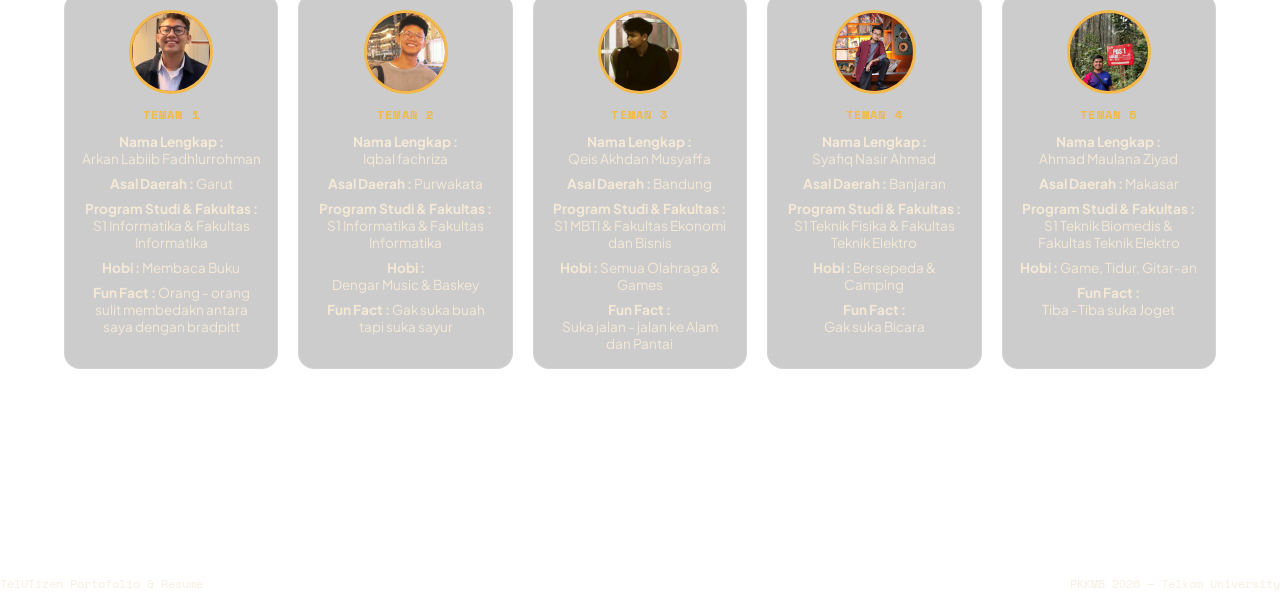
==== commit feaf14ca: "Update index.html" ====
--- a/index.html
+++ b/index.html
@@ -40,7 +40,7 @@
     <a class="sidebar__item" href="task.html"><i class="fa-solid fa-file"></i> Task</a>
     <a class="sidebar__item" href="recap.html"><i class="fa-solid fa-book"></i> Recap</a>
     <a class="sidebar__item" href="calendar.html"><i class="fa-solid fa-calendar"></i> Calendar</a>
-    <a class="sidebar__item" href="introduce.html"><i class="fa-solid fa-video"></i> Introduce Myself</a>
+
   </nav>
 
   <div class="sidebar__footer">
@@ -76,7 +76,7 @@
         <a href="#discover" class="btn btn--red">
           Explore Portfolio <i class="fa-solid fa-arrow-down"></i>
         </a>
-        <a href="portofolio.pdf" download="Portofolio_Saya.pdf" class="btn-download" id="downloadPortfolio">
+        <a href="TelUTizen StarterBook_SA'ID ABDUL AZIZ_SELARU 2008.pdf" download="TelUTizen StarterBook_SA'ID ABDUL AZIZ_SELARU 2008.pdf" class="btn-download" id="downloadPortfolio">
           <i class="fa-solid fa-download"></i>
           <span>Download Portofolio</span>
         </a>
@@ -302,7 +302,7 @@
           <div class="flipcard__back">
             <p class="flipcard__desc">Kelebihan atau kemampuan yang jadi nilai unggul diri.</p>
             <div class="flipcard__answer">
-              • Disiplin dan tanggung jawab kuat<br>
+              • Disiplin dan tanggung jawab<br>
               • Stabil emosional & konsisten<br>
               • Analisis konseptual tajam<br>
               
@@ -339,8 +339,9 @@
             <p class="flipcard__desc">Peluang yang bisa dimanfaatkan untuk berkembang.</p>
             <div class="flipcard__answer">
               • Lingkungan kampus dengan banyak UKM & komunitas<br>
-              • Akses ke teknologi, coding, dan pelatihan Informatika<br>
+              • Akses ke teknologi, coding, dan pelatihan Skill <br>
               • Kesempatan riset & project kolaborasi lintas bidang<br>
+              • Konektivitas untuk relasi <br>
              
             </div>
           </div>
@@ -457,31 +458,7 @@
     </div>
   </section>
 
-  <!-- ===== BAB 08 — RESUME ===== -->
-  <section class="page page--dark" id="resume">
-    <p class="eyebrow eyebrow--light">Bab 08</p>
-    <h2 class="pagetitle pagetitle--light">Resume</h2>
-
-    <div class="resumemeta">
-      <span><b>Name:</b> Sa'id Abdul Aziz</span>
-      <span><b>Group:</b> SELARU 2008</span>
-      <span><b>Study Program:</b> S1 Informatika</span>
-    </div>
-
-    <div class="resumegrid">
-      <div class="resumecard">
-        <h4>Poin Utama Materi</h4>
-        <p>Tuliskan inti atau gagasan utama yang disampaikan dalam materi.</p>
-      </div>
-      <div class="resumecard">
-        <h4>Hal yang Dipelajari</h4>
-        <p>—</p>
-      </div>
-      <div class="resumecard">
-        <h4>Kesimpulan</h4>
-        <p>—</p>
-      </div>
-    </div>
+ 
 
     <footer class="bookfooter">
       <span>TelUTizen Portofolio &amp; Resume</span>
